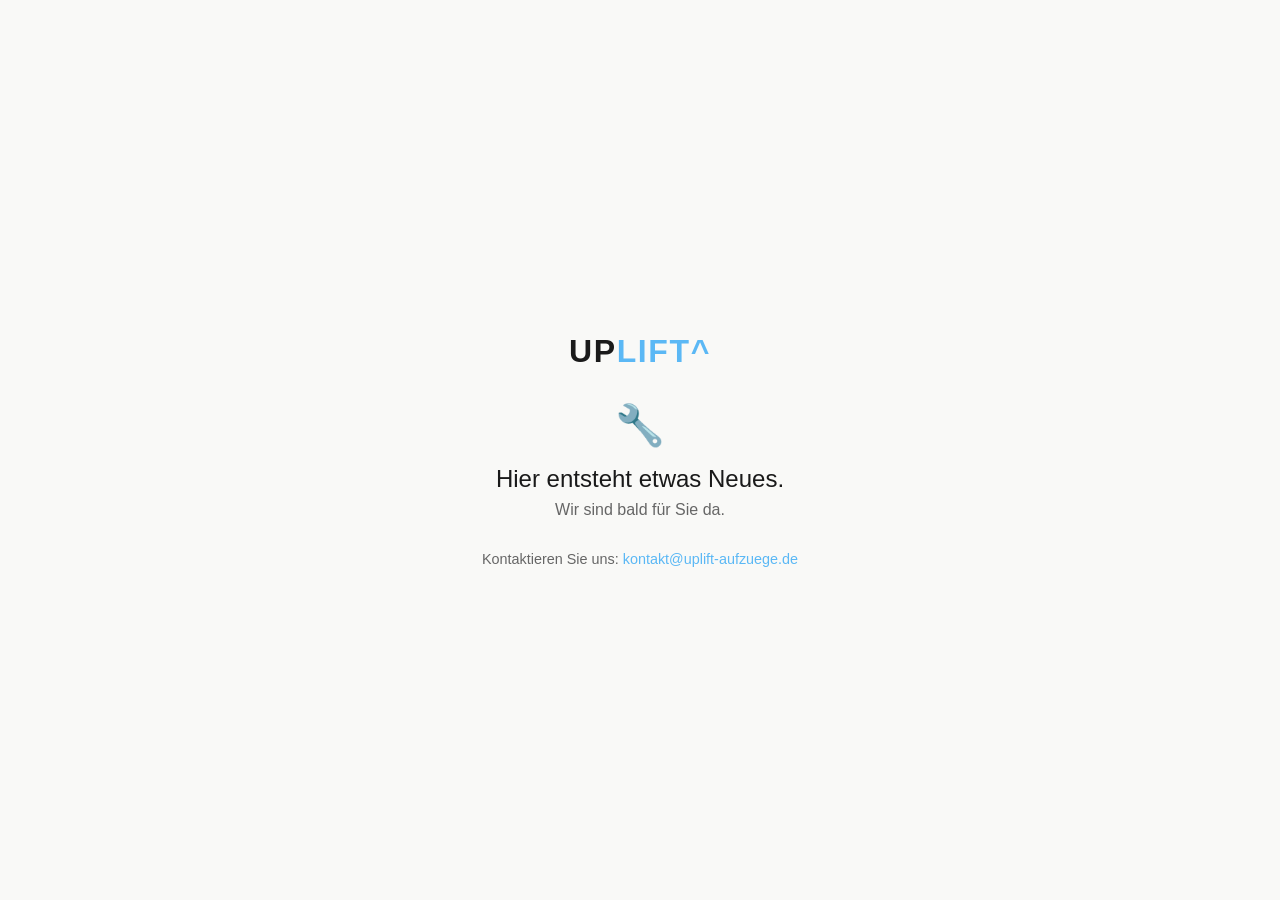
==== index.html @ 3b179f45 "Initial commit" ====
<!DOCTYPE html>
<html lang="de">
<head>
  <meta charset="UTF-8" />
  <meta name="viewport" content="width=device-width, initial-scale=1.0" />
  <title>Bald verfügbar</title>
  <style>
    * { margin: 0; padding: 0; box-sizing: border-box; }
    body {
      font-family: sans-serif;
      display: flex;
      align-items: center;
      justify-content: center;
      min-height: 100vh;
      background: #f9f9f7;
    }
    .box { text-align: center; padding: 3rem 2rem; }
    .logo {
      font-size: 2rem;
      font-weight: 700;
      letter-spacing: 0.05em;
      margin-bottom: 2rem;
    }
    .logo .up   { color: #1a1a1a; }
    .logo .lift { color: #5BB8F5; }
    .icon { font-size: 2.5rem; margin-bottom: 1rem; }
    h1 { font-size: 1.5rem; font-weight: 500; color: #1a1a1a; margin-bottom: 0.5rem; }
    p  { font-size: 1rem; color: #666; }
    .contact { margin-top: 2rem; font-size: 0.9rem; color: #666; }
    .contact a { color: #5BB8F5; text-decoration: none; }
    .contact a:hover { text-decoration: underline; }
  </style>
</head>
<body>
  <div class="box">
    <div class="logo">
      <span class="up">UP</span><span class="lift">LIFT^</span>
    </div>
    <div class="icon">🔧</div>
    <h1>Hier entsteht etwas Neues.</h1>
    <p>Wir sind bald für Sie da.</p>
    <p class="contact">
      Kontaktieren Sie uns: <a href="mailto:kontakt@uplift-aufzuege.de">kontakt@uplift-aufzuege.de</a>
    </p>
  </div>
</body>
</html>
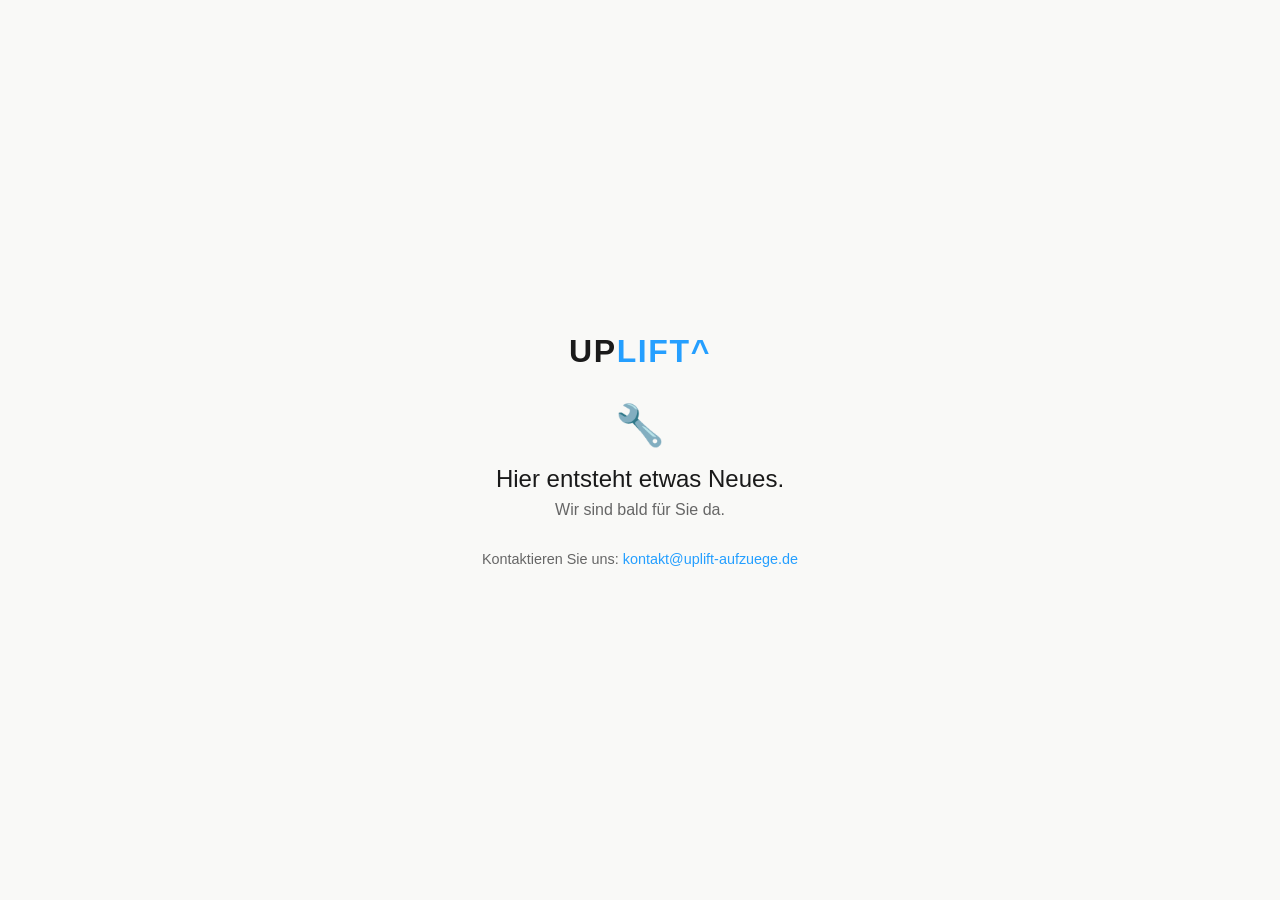
==== commit f9a78581: "Update index.html" ====
--- a/index.html
+++ b/index.html
@@ -3,7 +3,8 @@
 <head>
   <meta charset="UTF-8" />
   <meta name="viewport" content="width=device-width, initial-scale=1.0" />
-  <title>Bald verfügbar</title>
+  <title>UPLIFT^ Aufzüge</title>
+  <link rel="icon" href="data:image/svg+xml,<svg xmlns='http://www.w3.org/2000/svg' viewBox='0 0 100 100'><text y='.9em' font-size='90'>🛗</text></svg>">
   <style>
     * { margin: 0; padding: 0; box-sizing: border-box; }
     body {
@@ -22,12 +23,12 @@
       margin-bottom: 2rem;
     }
     .logo .up   { color: #1a1a1a; }
-    .logo .lift { color: #5BB8F5; }
+    .logo .lift { color: #259FFF; }
     .icon { font-size: 2.5rem; margin-bottom: 1rem; }
     h1 { font-size: 1.5rem; font-weight: 500; color: #1a1a1a; margin-bottom: 0.5rem; }
     p  { font-size: 1rem; color: #666; }
     .contact { margin-top: 2rem; font-size: 0.9rem; color: #666; }
-    .contact a { color: #5BB8F5; text-decoration: none; }
+    .contact a { color: #259FFF; text-decoration: none; }
     .contact a:hover { text-decoration: underline; }
   </style>
 </head>
@@ -44,4 +45,4 @@
     </p>
   </div>
 </body>
-</html>+</html>
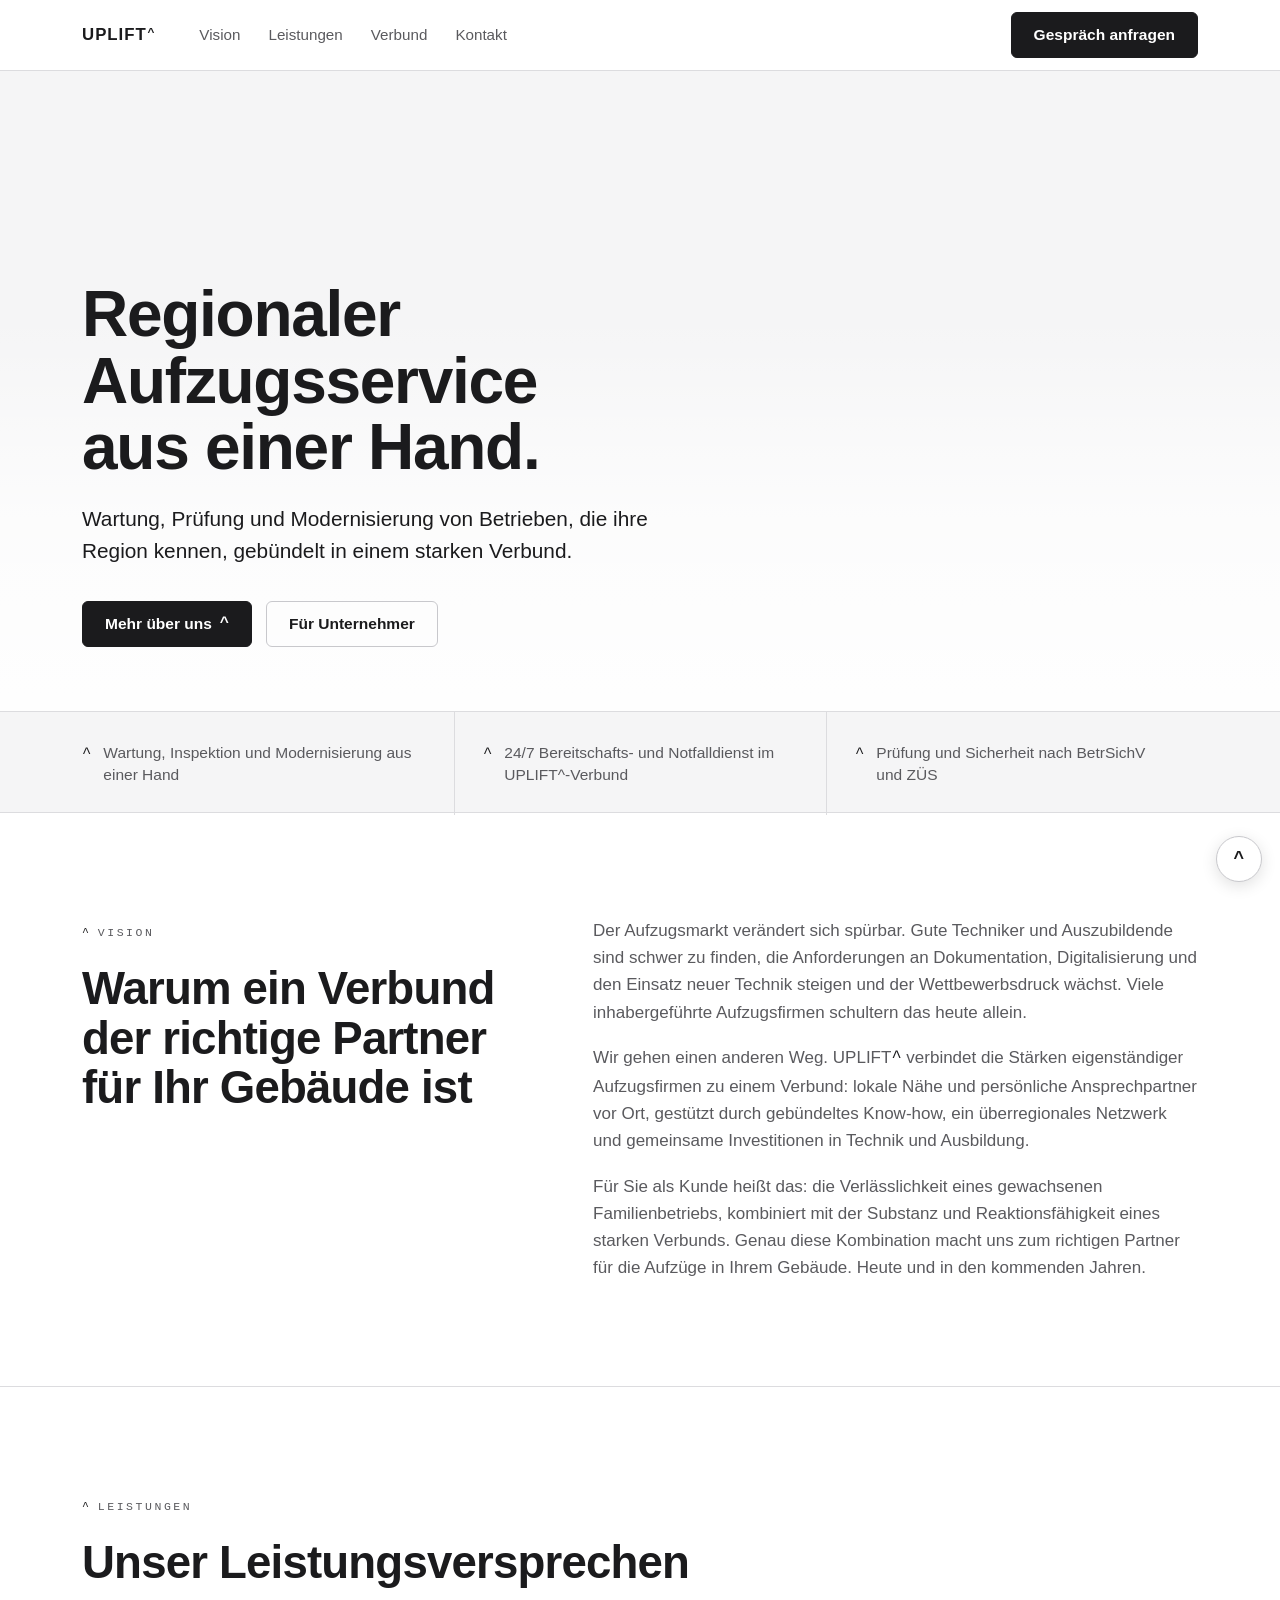
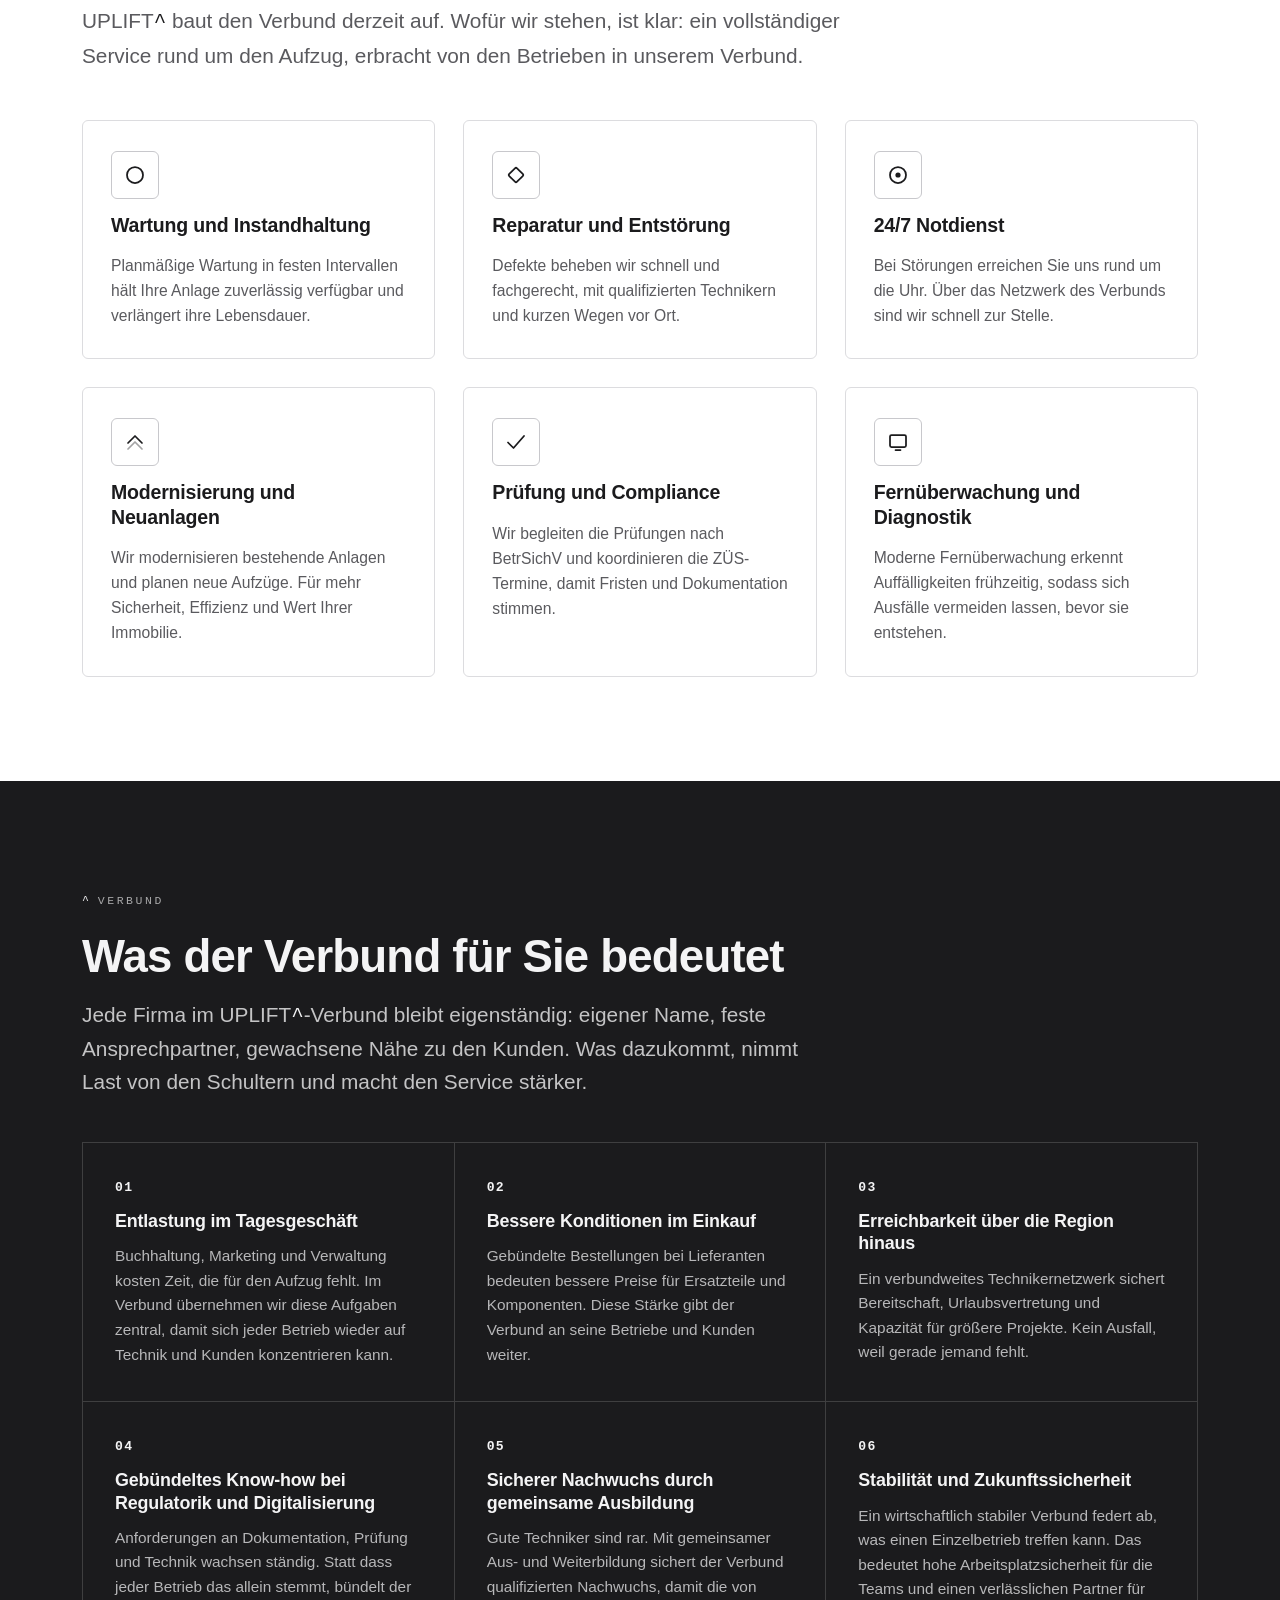
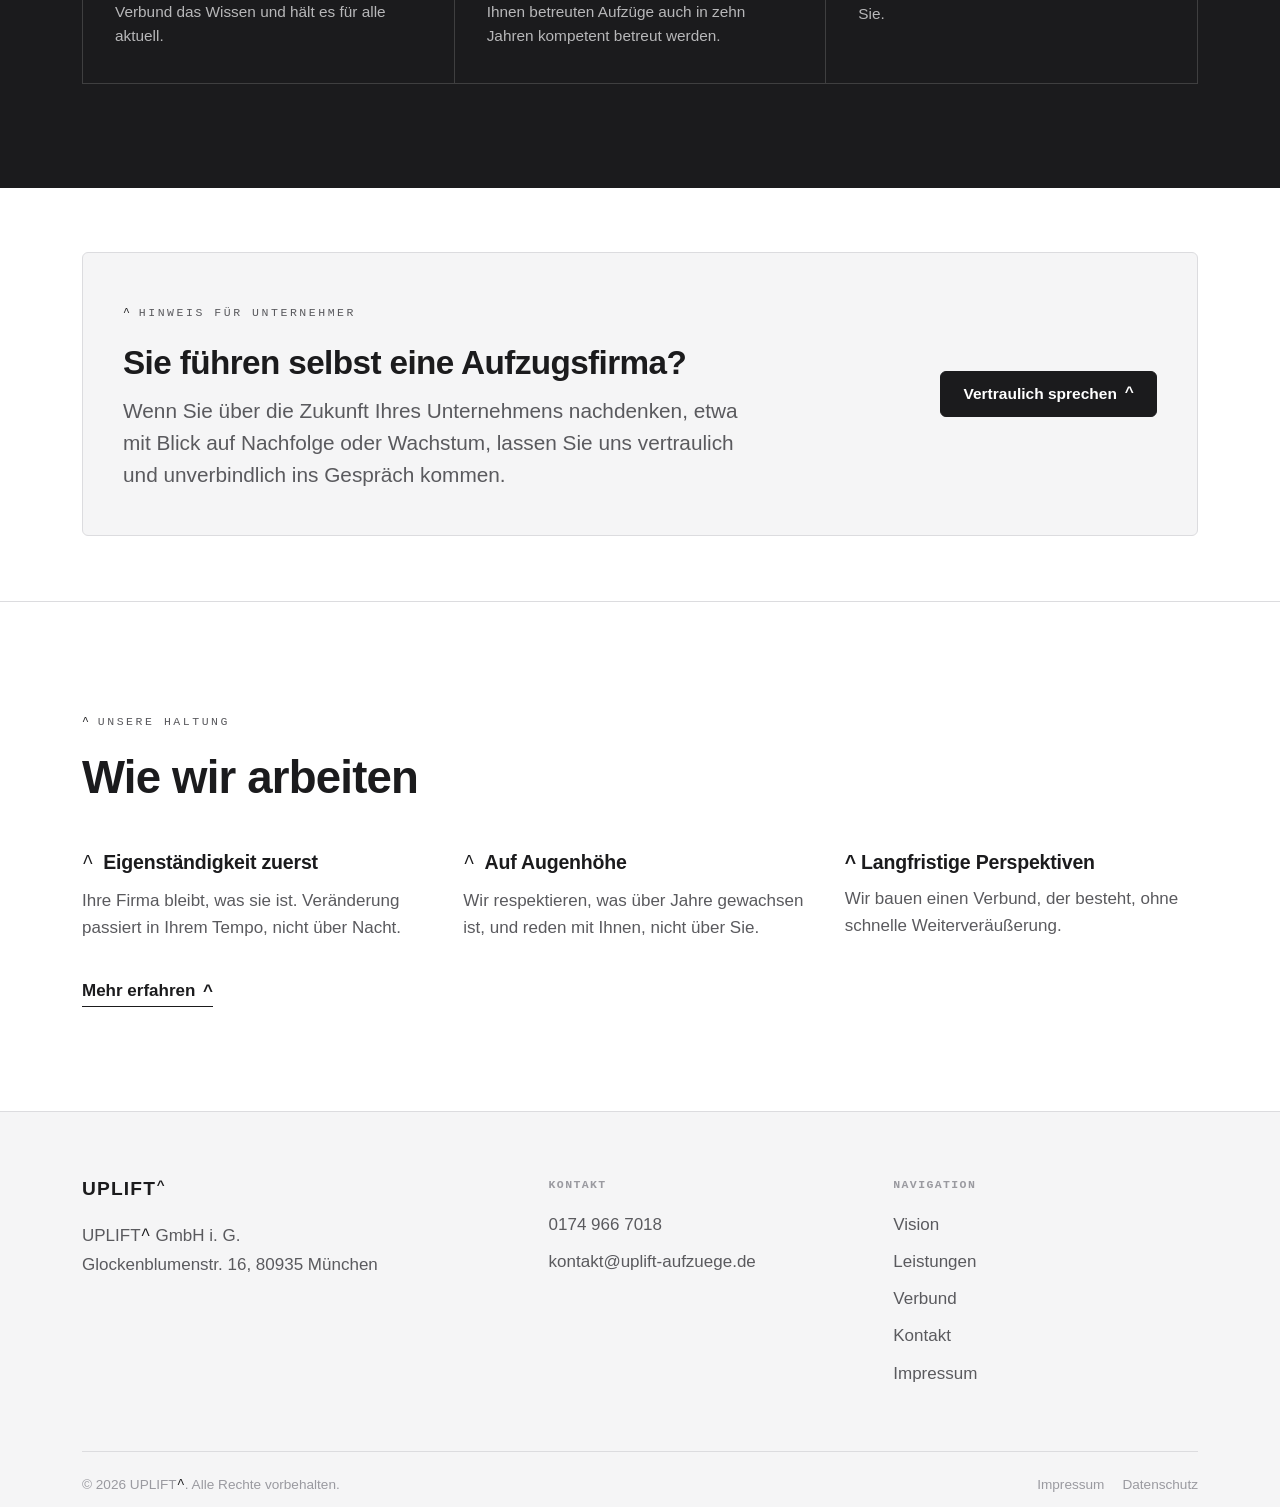
==== commit e6412102: "First commit" ====
--- a/index.html
+++ b/index.html
@@ -4,45 +4,267 @@
   <meta charset="UTF-8" />
   <meta name="viewport" content="width=device-width, initial-scale=1.0" />
   <title>UPLIFT^ Aufzüge</title>
-  <link rel="icon" href="data:image/svg+xml,<svg xmlns='http://www.w3.org/2000/svg' viewBox='0 0 100 100'><text y='.9em' font-size='90'>🛗</text></svg>">
-  <style>
-    * { margin: 0; padding: 0; box-sizing: border-box; }
-    body {
-      font-family: sans-serif;
-      display: flex;
-      align-items: center;
-      justify-content: center;
-      min-height: 100vh;
-      background: #f9f9f7;
-    }
-    .box { text-align: center; padding: 3rem 2rem; }
-    .logo {
-      font-size: 2rem;
-      font-weight: 700;
-      letter-spacing: 0.05em;
-      margin-bottom: 2rem;
-    }
-    .logo .up   { color: #1a1a1a; }
-    .logo .lift { color: #259FFF; }
-    .icon { font-size: 2.5rem; margin-bottom: 1rem; }
-    h1 { font-size: 1.5rem; font-weight: 500; color: #1a1a1a; margin-bottom: 0.5rem; }
-    p  { font-size: 1rem; color: #666; }
-    .contact { margin-top: 2rem; font-size: 0.9rem; color: #666; }
-    .contact a { color: #259FFF; text-decoration: none; }
-    .contact a:hover { text-decoration: underline; }
-  </style>
+  <link rel="icon" href="data:image/svg+xml,<svg xmlns='http://www.w3.org/2000/svg' viewBox='0 0 100 100'><text y='.9em' font-size='90'>🛗</text></svg>" />
+  <link rel="stylesheet" href="styles.css" />
+  <!-- Tweaks vor dem ersten Paint anwenden (kein Flackern) -->
+  <script>
+    (function () {
+      try {
+        var t = JSON.parse(localStorage.getItem("uplift-tweaks") || "{}");
+        var r = document.documentElement;
+        if (t.accent && t.accent !== "none") r.setAttribute("data-accent", t.accent);
+        if (t.char && t.char !== "grotesk")  r.setAttribute("data-char", t.char);
+        if (t.theme && t.theme !== "light")  r.setAttribute("data-theme", t.theme);
+        if (t.density) r.setAttribute("data-density", t.density);
+        if (t.wire)    r.setAttribute("data-wire", t.wire);
+        if (t.radius != null) r.style.setProperty("--radius", t.radius + "px");
+      } catch (e) {}
+    })();
+  </script>
 </head>
 <body>
-  <div class="box">
-    <div class="logo">
-      <span class="up">UP</span><span class="lift">LIFT^</span>
+
+  <!-- ============ NAVIGATION ============ -->
+  <header class="nav">
+    <div class="container nav__inner">
+      <a href="index.html" class="wm" aria-label="UPLIFT, zur Startseite">UPLIFT<span class="caret">^</span></a>
+      <nav class="nav__links">
+        <a href="#vision">Vision</a>
+        <a href="#leistungen">Leistungen</a>
+        <a href="#verbund">Verbund</a>
+        <a href="gespraech.html">Kontakt</a>
+      </nav>
+      <div class="nav__cta">
+        <a href="gespraech.html" class="btn">Gespräch anfragen</a>
+      </div>
     </div>
-    <div class="icon">🔧</div>
-    <h1>Hier entsteht etwas Neues.</h1>
-    <p>Wir sind bald für Sie da.</p>
-    <p class="contact">
-      Kontaktieren Sie uns: <a href="mailto:kontakt@uplift-aufzuege.de">kontakt@uplift-aufzuege.de</a>
-    </p>
-  </div>
+  </header>
+
+  <main data-screen-label="Startseite">
+
+    <!-- ============ HERO ============ -->
+    <section class="hero" data-screen-label="Hero">
+      <div class="hero__media">
+        <div class="hero__bg" style="position:absolute; inset:0;"></div>
+        <div class="hero__scrim"></div>
+        <div class="hero__overlay">
+          <div class="container">
+            <div class="hero__text">
+              <h1 class="h1">Regionaler Aufzugsservice<br />aus einer Hand.</h1>
+              <p class="lead">Wartung, Prüfung und Modernisierung von Betrieben, die ihre Region kennen, gebündelt in einem starken Verbund.</p>
+              <div class="hero__actions">
+                <a href="#vision" class="btn">Mehr über uns <span class="caret">^</span></a>
+                <a href="gespraech.html" class="btn btn--ghost">Für Unternehmer</a>
+              </div>
+            </div>
+          </div>
+        </div>
+      </div>
+    </section>
+
+    <!-- ============ VERTRAUENSLEISTE ============ -->
+    <section class="trust" aria-label="Leistungsversprechen im Überblick" style="height: 102px">
+      <div class="container" style="height: 102px">
+        <div class="trust__grid">
+          <div class="trust__item" style="height: 102px"><span class="caret-mark">^</span><span>Wartung, Inspektion und
+Modernisierung aus einer Hand</span></div>
+          <div class="trust__item"><span class="caret-mark">^</span><span>24/7 Bereitschafts- und Notfalldienst im UPLIFT^-Verbund</span></div>
+          <div class="trust__item"><span class="caret-mark">^</span><span>Prüfung und Sicherheit nach
+BetrSichV und ZÜS</span></div>
+        </div>
+      </div>
+    </section>
+
+    <!-- ============ VISION ============ -->
+    <section class="section" id="vision" data-screen-label="Vision">
+      <div class="container split">
+        <div class="head">
+          <p class="eyebrow"><span class="caret-mark">^</span> Vision</p>
+          <h2 class="h2">Warum ein Verbund der richtige Partner für Ihr Gebäude ist</h2>
+        </div>
+        <div class="prose">
+          <p>Der Aufzugsmarkt verändert sich spürbar. Gute Techniker und Auszubildende sind schwer zu finden, die Anforderungen an Dokumentation, Digitalisierung und den Einsatz neuer Technik steigen und der Wettbewerbsdruck wächst. Viele inhabergeführte Aufzugsfirmen schultern das heute allein.</p>
+          <p>Wir gehen einen anderen Weg. UPLIFT<span class="caret-mark">^</span> verbindet die Stärken eigenständiger Aufzugsfirmen zu einem Verbund: lokale Nähe und persönliche Ansprechpartner vor Ort, gestützt durch gebündeltes Know-how, ein überregionales Netzwerk und gemeinsame Investitionen in Technik und Ausbildung.</p>
+          <p>Für Sie als Kunde heißt das: die Verlässlichkeit eines gewachsenen Familienbetriebs, kombiniert mit der Substanz und Reaktionsfähigkeit eines starken Verbunds. Genau diese Kombination macht uns zum richtigen Partner für die Aufzüge in Ihrem Gebäude. Heute und in den kommenden Jahren.</p>
+        </div>
+      </div>
+    </section>
+
+    <hr class="divider" />
+
+    <!-- ============ LEISTUNGEN ============ -->
+    <section class="section" id="leistungen" data-screen-label="Leistungen">
+      <div class="container">
+        <div class="head" style="margin-bottom:48px;">
+          <p class="eyebrow"><span class="caret-mark">^</span> Leistungen</p>
+          <h2 class="h2">Unser Leistungsversprechen</h2>
+          <p class="lead" style="margin-top:16px;">UPLIFT<span class="caret-mark">^</span> baut den Verbund derzeit auf. Wofür wir stehen, ist klar: ein vollständiger Service rund um den Aufzug, erbracht von den Betrieben in unserem Verbund.</p>
+        </div>
+        <div class="grid-3">
+          <article class="card">
+            <div class="card__icon" aria-hidden="true"><svg viewBox="0 0 24 24" fill="none" stroke="currentColor" stroke-width="1.75" stroke-linecap="round" stroke-linejoin="round"><circle cx="12" cy="12" r="8"></circle></svg></div>
+            <h3 class="h3">Wartung und Instandhaltung</h3>
+            <p>Planmäßige Wartung in festen Intervallen hält Ihre Anlage zuverlässig verfügbar und verlängert ihre Lebensdauer.</p>
+          </article>
+          <article class="card">
+            <div class="card__icon" aria-hidden="true"><svg viewBox="0 0 24 24" fill="none" stroke="currentColor" stroke-width="1.75" stroke-linecap="round" stroke-linejoin="round"><rect x="6.5" y="6.5" width="11" height="11" rx="1.5" transform="rotate(45 12 12)"></rect></svg></div>
+            <h3 class="h3">Reparatur und Entstörung</h3>
+            <p>Defekte beheben wir schnell und fachgerecht, mit qualifizierten Technikern und kurzen Wegen vor Ort.</p>
+          </article>
+          <article class="card">
+            <div class="card__icon" aria-hidden="true"><svg viewBox="0 0 24 24" fill="none" stroke="currentColor" stroke-width="1.75" stroke-linecap="round" stroke-linejoin="round"><circle cx="12" cy="12" r="8"></circle><circle cx="12" cy="12" r="2.6" fill="currentColor" stroke="none"></circle></svg></div>
+            <h3 class="h3">24/7 Notdienst</h3>
+            <p>Bei Störungen erreichen Sie uns rund um die Uhr. Über das Netzwerk des Verbunds sind wir schnell zur Stelle.</p>
+          </article>
+          <article class="card">
+            <div class="card__icon" aria-hidden="true"><svg viewBox="0 0 24 24" fill="none" stroke="currentColor" stroke-width="1.75" stroke-linecap="round" stroke-linejoin="round"><polyline points="5 13 12 6 19 13"></polyline><polyline points="5 19 12 12 19 19" opacity="0.4"></polyline></svg></div>
+            <h3 class="h3">Modernisierung und Neuanlagen</h3>
+            <p>Wir modernisieren bestehende Anlagen und planen neue Aufzüge. Für mehr Sicherheit, Effizienz und Wert Ihrer Immobilie.</p>
+          </article>
+          <article class="card">
+            <div class="card__icon" aria-hidden="true"><svg viewBox="0 0 24 24" fill="none" stroke="currentColor" stroke-width="1.75" stroke-linecap="round" stroke-linejoin="round"><polyline points="4 12.5 9.5 18 20 6"></polyline></svg></div>
+            <h3 class="h3">Prüfung und Compliance</h3>
+            <p>Wir begleiten die Prüfungen nach BetrSichV und koordinieren die ZÜS-Termine, damit Fristen und Dokumentation stimmen.</p>
+          </article>
+          <article class="card">
+            <div class="card__icon" aria-hidden="true"><svg viewBox="0 0 24 24" fill="none" stroke="currentColor" stroke-width="1.75" stroke-linecap="round" stroke-linejoin="round"><rect x="4" y="5" width="16" height="12" rx="1.5"></rect><line x1="9.5" y1="20" x2="14.5" y2="20"></line></svg></div>
+            <h3 class="h3">Fernüberwachung und Diagnostik</h3>
+            <p>Moderne Fernüberwachung erkennt Auffälligkeiten frühzeitig, sodass sich Ausfälle vermeiden lassen, bevor sie entstehen.</p>
+          </article>
+        </div>
+      </div>
+    </section>
+
+    <!-- ============ VERBUND ============ -->
+    <section class="section band" id="verbund" data-screen-label="Verbund">
+      <div class="container">
+        <div class="head" style="margin-bottom:44px;">
+          <p class="eyebrow"><span class="caret-mark">^</span> Verbund</p>
+          <h2 class="h2">Was der Verbund für Sie bedeutet</h2>
+          <p class="lead" style="margin-top:16px;">Jede Firma im UPLIFT<span class="caret-mark">^</span>-Verbund bleibt eigenständig: eigener Name, feste Ansprechpartner, gewachsene Nähe zu den Kunden. Was dazukommt, nimmt Last von den Schultern und macht den Service stärker.</p>
+        </div>
+      </div>
+      <div class="container">
+        <div class="numbered" style="--line: rgba(244,244,245,0.16); border-color: rgba(244,244,245,0.16);">
+          <div class="numbered__item" style="border-color: rgba(244,244,245,0.16);">
+            <span class="numbered__num">01</span>
+            <h3 class="h3">Entlastung im Tagesgeschäft</h3>
+            <p style="color: rgba(244,244,245,0.72);">Buchhaltung, Marketing und Verwaltung kosten Zeit, die für den Aufzug fehlt. Im Verbund übernehmen wir diese Aufgaben zentral, damit sich jeder Betrieb wieder auf Technik und Kunden konzentrieren kann.</p>
+          </div>
+          <div class="numbered__item" style="border-color: rgba(244,244,245,0.16);">
+            <span class="numbered__num">02</span>
+            <h3 class="h3">Bessere Konditionen im Einkauf</h3>
+            <p style="color: rgba(244,244,245,0.72);">Gebündelte Bestellungen bei Lieferanten bedeuten bessere Preise für Ersatzteile und Komponenten. Diese Stärke gibt der Verbund an seine Betriebe und Kunden weiter.</p>
+          </div>
+          <div class="numbered__item" style="border-color: rgba(244,244,245,0.16);">
+            <span class="numbered__num">03</span>
+            <h3 class="h3">Erreichbarkeit über die Region hinaus</h3>
+            <p style="color: rgba(244,244,245,0.72);">Ein verbundweites Technikernetzwerk sichert Bereitschaft, Urlaubsvertretung und Kapazität für größere Projekte. Kein Ausfall, weil gerade jemand fehlt.</p>
+          </div>
+          <div class="numbered__item" style="border-color: rgba(244,244,245,0.16);">
+            <span class="numbered__num">04</span>
+            <h3 class="h3">Gebündeltes Know-how bei Regulatorik und Digitalisierung</h3>
+            <p style="color: rgba(244,244,245,0.72);">Anforderungen an Dokumentation, Prüfung und Technik wachsen ständig. Statt dass jeder Betrieb das allein stemmt, bündelt der Verbund das Wissen und hält es für alle aktuell.</p>
+          </div>
+          <div class="numbered__item" style="border-color: rgba(244,244,245,0.16);">
+            <span class="numbered__num">05</span>
+            <h3 class="h3">Sicherer Nachwuchs durch gemeinsame Ausbildung</h3>
+            <p style="color: rgba(244,244,245,0.72);">Gute Techniker sind rar. Mit gemeinsamer Aus- und Weiterbildung sichert der Verbund qualifizierten Nachwuchs, damit die von Ihnen betreuten Aufzüge auch in zehn Jahren kompetent betreut werden.</p>
+          </div>
+          <div class="numbered__item" style="border-color: rgba(244,244,245,0.16);">
+            <span class="numbered__num">06</span>
+            <h3 class="h3">Stabilität und Zukunftssicherheit</h3>
+            <p style="color: rgba(244,244,245,0.72);">Ein wirtschaftlich stabiler Verbund federt ab, was einen Einzelbetrieb treffen kann. Das bedeutet hohe Arbeitsplatzsicherheit für die Teams und einen verlässlichen Partner für Sie.</p>
+          </div>
+        </div>
+      </div>
+    </section>
+
+    <!-- ============ HINWEIS FÜR UNTERNEHMER ============ -->
+    <section class="section--tight section" data-screen-label="Hinweis Unternehmer">
+      <div class="container">
+        <div class="band__row" style="background: var(--surface); border:1px solid var(--line); border-radius: var(--radius); padding: 44px 40px;">
+          <div>
+            <p class="eyebrow"><span class="caret-mark">^</span> Hinweis für Unternehmer</p>
+            <h2 class="h2" style="font-size: clamp(1.5rem, 2.6vw, 2.1rem);">Sie führen selbst eine Aufzugsfirma?</h2>
+            <p class="lead" style="margin-top:14px; max-width: 640px;">Wenn Sie über die Zukunft Ihres Unternehmens nachdenken, etwa mit Blick auf Nachfolge oder Wachstum, lassen Sie uns vertraulich und unverbindlich ins Gespräch kommen.</p>
+          </div>
+          <a href="gespraech.html" class="btn">Vertraulich sprechen <span class="caret">^</span></a>
+        </div>
+      </div>
+    </section>
+
+    <hr class="divider" />
+
+    <!-- ============ UNSERE HALTUNG ============ -->
+    <section class="section" data-screen-label="Haltung">
+      <div class="container">
+        <div class="head" style="margin-bottom:48px;">
+          <p class="eyebrow"><span class="caret-mark">^</span> Unsere Haltung</p>
+          <h2 class="h2">Wie wir arbeiten</h2>
+        </div>
+        <div class="grid-3">
+          <div class="stance__item">
+            <h3 class="h3"><span class="caret-mark">^</span> Eigenständigkeit zuerst</h3>
+            <p class="muted">Ihre Firma bleibt, was sie ist. Veränderung passiert in Ihrem Tempo, nicht über Nacht.</p>
+          </div>
+          <div class="stance__item">
+            <h3 class="h3"><span class="caret-mark">^</span> Auf Augenhöhe</h3>
+            <p class="muted">Wir respektieren, was über Jahre gewachsen ist, und reden mit Ihnen, nicht über Sie.</p>
+          </div>
+          <div class="stance__item">
+            <h3 class="h3">^
+Langfristige Perspektiven</h3>
+            <p class="muted">Wir bauen einen Verbund, der besteht, ohne schnelle Weiterveräußerung.</p>
+          </div>
+        </div>
+        <div style="margin-top:36px;">
+          <a href="gespraech.html" class="link-arrow">Mehr erfahren <span class="caret">^</span></a>
+        </div>
+      </div>
+    </section>
+
+  </main>
+
+  <!-- ============ FOOTER ============ -->
+  <footer class="footer" data-screen-label="Footer">
+    <div class="container">
+      <div class="footer__grid">
+        <div>
+          <a href="index.html" class="wm" style="font-size:1.2rem;">UPLIFT<span class="caret">^</span></a>
+          <address style="margin-top:18px;">
+            UPLIFT<span class="caret-mark">^</span> GmbH i. G.<br />
+            Glockenblumenstr. 16, 80935 München
+          </address>
+        </div>
+        <div>
+          <h4>Kontakt</h4>
+          <div class="footer__links">
+            <a href="tel:+491749667018">0174 966 7018</a>
+            <a href="mailto:kontakt@uplift-aufzuege.de">kontakt@uplift-aufzuege.de</a>
+          </div>
+        </div>
+        <div>
+          <h4>Navigation</h4>
+          <nav class="footer__links">
+            <a href="#vision">Vision</a>
+            <a href="#leistungen">Leistungen</a>
+            <a href="#verbund">Verbund</a>
+            <a href="gespraech.html">Kontakt</a>
+            <a href="impressum.html">Impressum</a>
+          </nav>
+        </div>
+      </div>
+      <div class="footer__bottom">
+        <span>© 2026 UPLIFT<span class="caret-mark">^</span>. Alle Rechte vorbehalten.</span>
+        <nav>
+          <a href="impressum.html">Impressum</a>
+          <a href="datenschutz.html">Datenschutz</a>
+        </nav>
+      </div>
+    </div>
+  </footer>
+
+  <script src="tweaks.js"></script>
 </body>
 </html>
--- a/styles.css
+++ b/styles.css
@@ -0,0 +1,720 @@
+/* ============================================================
+   UPLIFT^  ·  Wireframe / Mid-Fi
+   Alles über Tokens gesteuert — später leicht ein
+   Design-System "drüberstülpen": einfach :root überschreiben.
+   ============================================================ */
+
+:root {
+  /* — Farbe (Graustufen, neutral) — */
+  --bg:        #ffffff;
+  --surface:   #f5f5f6;
+  --surface-2: #ececee;
+  --ink:       #1b1b1d;
+  --ink-2:     #5a5a5e;
+  --ink-3:     #9a9aa0;
+  --line:      #dcdcdf;
+  --line-2:    #c8c8cc;
+  --band:      #1b1b1d;   /* dunkle CTA-/Footer-Bänder */
+  --band-ink:  #f4f4f5;
+
+  /* — Akzent — default = Tinte (reines S/W). Tweak überschreibt. — */
+  /* --accent-ink folgt dem Hintergrund, damit S/W-Buttons mit dem
+     Theme korrekt invertieren (Tinte-Fläche → bg-farbene Schrift). */
+  --accent:     var(--ink);
+  --accent-ink: var(--bg);
+
+  /* — Form — */
+  --radius: 6px;
+
+  /* — Typografie — */
+  --font: "Helvetica Neue", Helvetica, Arial, "Segoe UI", Roboto, sans-serif;
+  --font-head: var(--font);   /* Charakter-Tweak überschreibt Headline-Font */
+  --mono: "SFMono-Regular", ui-monospace, "Cascadia Mono", Menlo, Consolas, monospace;
+
+  /* — Rhythmus / Abstände — */
+  --section-pad: 104px;
+  --gap: 28px;
+  --maxw: 1180px;
+  --gutter: 32px;
+}
+
+/* Dichte-Tweak */
+html[data-density="compact"] { --section-pad: 68px; --gap: 22px; }
+html[data-density="airy"]    { --section-pad: 140px; --gap: 36px; }
+
+/* Akzent-Tweaks (gleiche Lightness/Chroma, nur Hue variiert) */
+html[data-accent="blue"]   { --accent: oklch(0.55 0.16 255); --accent-ink: #fff; }
+html[data-accent="green"]  { --accent: oklch(0.55 0.13 155); --accent-ink: #fff; }
+html[data-accent="orange"] { --accent: oklch(0.62 0.15  45); --accent-ink: #fff; }
+
+/* ============================================================
+   EXPRESSIVE TWEAKS — formen das Gefühl, nicht einzelne Pixel
+   ============================================================ */
+
+/* — Charakter / Schriftbild — */
+/* Editorial: Serifen-Headlines, ruhiger, redaktioneller Ton */
+html[data-char="editorial"] { --font-head: Georgia, "Iowan Old Style", "Times New Roman", serif; }
+html[data-char="editorial"] .h1,
+html[data-char="editorial"] .h2,
+html[data-char="editorial"] .h3 { font-weight: 600; letter-spacing: -0.005em; }
+html[data-char="editorial"] .quote__text { font-style: italic; font-weight: 500; }
+
+/* Industrie: technisch, versal, kompakt, schwer */
+html[data-char="industrie"] .h1,
+html[data-char="industrie"] .h2 {
+  text-transform: uppercase;
+  letter-spacing: 0.005em;
+  font-weight: 800;
+  line-height: 1.0;
+}
+html[data-char="industrie"] .h3 { text-transform: uppercase; letter-spacing: 0.02em; }
+html[data-char="industrie"] .eyebrow { color: var(--accent); }
+html[data-char="industrie"] .card,
+html[data-char="industrie"] .contact-direct { border-width: 2px; }
+
+/* — Tonalität / Theme — komplette Token-Inversion — */
+html[data-theme="dark"] {
+  --bg:        #141416;
+  --surface:   #1f1f22;
+  --surface-2: #2a2a2e;
+  --ink:       #f3f3f4;
+  --ink-2:     #adadb4;
+  --ink-3:     #76767c;
+  --line:      #2c2c31;
+  --line-2:    #3d3d44;
+  --band:      #000000;
+  --band-ink:  #f3f3f4;
+}
+
+* { box-sizing: border-box; }
+
+html { -webkit-text-size-adjust: 100%; }
+
+body {
+  margin: 0;
+  background: var(--bg);
+  color: var(--ink);
+  font-family: var(--font);
+  font-size: 17px;
+  line-height: 1.6;
+  -webkit-font-smoothing: antialiased;
+  text-rendering: optimizeLegibility;
+}
+
+img { max-width: 100%; display: block; }
+
+a { color: inherit; text-decoration: none; }
+
+h1, h2, h3, h4, p { margin: 0; }
+
+::selection { background: var(--ink); color: #fff; }
+
+/* ---------- Layout-Helfer ---------- */
+.container {
+  width: 100%;
+  max-width: var(--maxw);
+  margin-inline: auto;
+  padding-inline: var(--gutter);
+}
+
+.section { padding-block: var(--section-pad); }
+.section--tight { padding-block: calc(var(--section-pad) * 0.62); }
+
+.divider { border: 0; border-top: 1px solid var(--line); margin: 0; }
+
+/* ---------- Wortmarke + ^-Motiv ---------- */
+.wm {
+  font-weight: 700;
+  letter-spacing: 0.06em;
+  font-size: 1.05rem;
+  display: inline-flex;
+  align-items: flex-start;
+  line-height: 1;
+}
+.wm .caret {
+  color: var(--accent);
+  font-weight: 700;
+  font-size: 0.7em;
+  transform: translateY(-0.1em);
+  margin-left: 0.06em;
+}
+
+/* kleines wiederkehrendes ^-Zeichen (Eyebrows, Akzente) */
+.caret-mark {
+  display: inline-block;
+  color: var(--accent);
+  font-family: var(--mono);
+  font-weight: 400;
+  transform: translateY(-0.06em);
+}
+
+/* ---------- Eyebrow ---------- */
+.eyebrow {
+  display: inline-flex;
+  align-items: center;
+  gap: 0.55em;
+  font-family: var(--mono);
+  font-size: 0.72rem;
+  letter-spacing: 0.22em;
+  text-transform: uppercase;
+  color: var(--ink-2);
+  margin-bottom: 22px;
+}
+
+/* ---------- Typo-Skala ---------- */
+.h1 {
+  font-size: clamp(2.4rem, 5.4vw, 4rem);
+  line-height: 1.04;
+  letter-spacing: -0.02em;
+  font-weight: 700;
+  text-wrap: balance;
+}
+.h2 {
+  font-size: clamp(1.9rem, 3.6vw, 2.85rem);
+  line-height: 1.08;
+  letter-spacing: -0.018em;
+  font-weight: 700;
+  text-wrap: balance;
+}
+.h3 {
+  font-size: 1.22rem;
+  line-height: 1.25;
+  letter-spacing: -0.01em;
+  font-weight: 700;
+}
+.h1, .h2, .h3, .quote__text { font-family: var(--font-head); }
+.lead {
+  font-size: clamp(1.05rem, 1.7vw, 1.3rem);
+  line-height: 1.55;
+  color: var(--ink-2);
+  text-wrap: pretty;
+}
+.muted { color: var(--ink-2); }
+.prose p + p { margin-top: 1.1em; }
+.prose { color: var(--ink-2); text-wrap: pretty; }
+
+/* Section-Kopf */
+.head { max-width: 760px; }
+.head .h2 { margin-bottom: 18px; }
+
+/* ---------- Buttons ---------- */
+.btn {
+  --b-bg: var(--accent);
+  --b-ink: var(--accent-ink);
+  display: inline-flex;
+  align-items: center;
+  gap: 0.5em;
+  font: inherit;
+  font-weight: 600;
+  font-size: 0.97rem;
+  line-height: 1;
+  padding: 14px 22px;
+  border-radius: var(--radius);
+  border: 1px solid var(--b-bg);
+  background: var(--b-bg);
+  color: var(--b-ink);
+  cursor: pointer;
+  transition: transform .12s ease, opacity .12s ease, background .12s ease;
+}
+.btn:hover { opacity: 0.88; }
+.btn:active { transform: translateY(1px); }
+.btn .caret { color: var(--b-ink); font-family: var(--mono); }
+
+.btn--ghost {
+  background: transparent;
+  color: var(--ink);
+  border-color: var(--line-2);
+}
+.btn--ghost:hover { border-color: var(--ink); opacity: 1; }
+
+.btn--onband {
+  background: var(--band-ink);
+  color: var(--band);
+  border-color: var(--band-ink);
+}
+.btn--onband.btn--ghost {
+  background: transparent;
+  color: var(--band-ink);
+  border-color: rgba(244,244,245,0.4);
+}
+
+.link-arrow {
+  display: inline-flex;
+  align-items: center;
+  gap: 0.45em;
+  font-weight: 600;
+  border-bottom: 1px solid currentColor;
+  padding-bottom: 2px;
+  transition: gap .15s ease;
+}
+.link-arrow:hover { gap: 0.75em; }
+.link-arrow .caret { color: var(--accent); }
+
+/* ---------- Navigation ---------- */
+.nav {
+  position: sticky;
+  top: 0;
+  z-index: 50;
+  background: color-mix(in srgb, var(--bg) 88%, transparent);
+  backdrop-filter: saturate(140%) blur(8px);
+  border-bottom: 1px solid var(--line);
+}
+.nav__inner {
+  display: flex;
+  align-items: center;
+  gap: 36px;
+  height: 70px;
+}
+.nav__links {
+  display: flex;
+  align-items: center;
+  gap: 28px;
+  margin-left: 8px;
+}
+.nav__links a {
+  font-size: 0.95rem;
+  color: var(--ink-2);
+  transition: color .12s ease;
+}
+.nav__links a:hover { color: var(--ink); }
+.nav__cta { margin-left: auto; }
+.nav__sep { color: var(--ink-3); }
+
+/* ---------- Platzhalter (Bilder) ---------- */
+.ph {
+  position: relative;
+  background: var(--surface);
+  border: 1px solid var(--line);
+  border-radius: var(--radius);
+  overflow: hidden;
+  display: grid;
+  place-items: center;
+  color: var(--ink-3);
+}
+.ph::before {
+  content: attr(data-label);
+  font-family: var(--mono);
+  font-size: 0.72rem;
+  letter-spacing: 0.08em;
+  text-transform: uppercase;
+  color: var(--ink-3);
+  padding: 8px 12px;
+  text-align: center;
+  z-index: 1;
+}
+/* Wireframe-Look: schraffierte, gestrichelte Platzhalter */
+html[data-wire="on"] .ph {
+  border-style: dashed;
+  border-color: var(--line-2);
+  background-image: repeating-linear-gradient(
+    -45deg,
+    transparent 0 9px,
+    color-mix(in srgb, var(--line) 60%, transparent) 9px 10px
+  );
+}
+html[data-wire="on"] .ph::after {
+  content: "";
+  position: absolute; inset: 0;
+}
+
+.ph--ratio { aspect-ratio: 4 / 3; }
+.ph--square { aspect-ratio: 1 / 1; }
+
+/* ---------- Hero (Full-Bleed Bild + Text-Overlay) ---------- */
+.hero { position: relative; }
+.hero__media {
+  position: relative;
+  min-height: 640px;
+  border-radius: 0;
+}
+.hero .ph { border-radius: 0; border-left: 0; border-right: 0; place-items: start; }
+/* Neutraler Hintergrund (noch ohne Bild) */
+.hero__bg { background: var(--surface); }
+/* Label oben in die Ecke, damit es die Headline (unten) nicht überlappt */
+.hero .ph::before { padding: 22px 26px; text-align: left; }
+.hero__overlay {
+  position: absolute;
+  inset: 0;
+  display: flex;
+  align-items: flex-end;
+  pointer-events: none;
+}
+.hero__scrim {
+  position: absolute; inset: 0;
+  background: linear-gradient(
+    to top,
+    color-mix(in srgb, var(--bg) 92%, transparent) 0%,
+    color-mix(in srgb, var(--bg) 70%, transparent) 30%,
+    transparent 62%
+  );
+}
+.hero__text {
+  position: relative;
+  pointer-events: auto;
+  padding-bottom: 64px;
+  max-width: 760px;
+}
+.hero__text .lead { margin-top: 22px; max-width: 580px; color: var(--ink); }
+.hero__actions {
+  display: flex;
+  flex-wrap: wrap;
+  gap: 14px;
+  margin-top: 34px;
+}
+
+/* ---------- Vertrauensleiste ---------- */
+.trust {
+  background: var(--surface);
+  border-block: 1px solid var(--line);
+}
+.trust__grid {
+  display: grid;
+  grid-template-columns: repeat(3, 1fr);
+  gap: 0;
+}
+.trust__item {
+  padding: 30px 28px;
+  border-left: 1px solid var(--line);
+  display: flex;
+  gap: 12px;
+  align-items: flex-start;
+  font-size: 0.97rem;
+  line-height: 1.4;
+  color: var(--ink-2);
+}
+.trust__item:first-child { border-left: 0; padding-left: 0; }
+.trust__item .caret-mark { margin-top: 2px; }
+
+/* ---------- Grids ---------- */
+.grid-3 {
+  display: grid;
+  grid-template-columns: repeat(3, 1fr);
+  gap: var(--gap);
+}.grid-2 {
+  display: grid;
+  grid-template-columns: repeat(2, 1fr);
+  gap: var(--gap);
+}
+.split {
+  display: grid;
+  grid-template-columns: 0.85fr 1.15fr;
+  gap: 64px;
+  align-items: start;
+}
+
+/* ---------- Karten (Leistungen) ---------- */
+.card {
+  border: 1px solid var(--line);
+  border-radius: var(--radius);
+  padding: 30px 28px;
+  background: var(--bg);
+  display: flex;
+  flex-direction: column;
+  gap: 14px;
+  min-height: 100%;
+}
+.card__icon {
+  width: 48px; height: 48px;
+  border: 1px solid var(--line-2);
+  border-radius: var(--radius);
+  display: grid; place-items: center;
+  color: var(--accent);
+  flex: none;
+}
+.card__icon svg { width: 24px; height: 24px; display: block; }
+.card .h3 { margin-bottom: 2px; }
+.card p { color: var(--ink-2); font-size: 0.98rem; }
+
+/* ---------- Verbund (nummerierte Punkte) ---------- */
+.numbered {
+  display: grid;
+  grid-template-columns: repeat(3, 1fr);
+  gap: 0;
+  border-top: 1px solid var(--line);
+  border-left: 1px solid var(--line);
+}
+.numbered__item {
+  padding: 34px 32px;
+  border-right: 1px solid var(--line);
+  border-bottom: 1px solid var(--line);
+  display: flex;
+  flex-direction: column;
+  gap: 12px;
+}
+.numbered__num {
+  font-family: var(--mono);
+  font-size: 0.82rem;
+  letter-spacing: 0.1em;
+  color: var(--accent);
+  font-weight: 700;
+}
+.numbered__item .h3 { font-size: 1.12rem; }
+.numbered__item p { color: var(--ink-2); font-size: 0.96rem; }
+
+/* Innerhalb dunkler Bänder: Nummern + ^-Zeichen hell halten
+   (sonst Akzent=Tinte → dunkel auf dunkel) */
+.band .numbered__num { color: var(--band-ink); }
+.band .caret-mark { color: var(--band-ink); }
+.band .faq summary .sign { color: var(--band-ink); }
+
+/* ---------- Bänder (dunkel) ---------- */
+.band {
+  background: var(--band);
+  color: var(--band-ink);
+}
+.band .lead { color: color-mix(in srgb, var(--band-ink) 78%, transparent); }
+.band .eyebrow { color: color-mix(in srgb, var(--band-ink) 65%, transparent); }
+.band__row {
+  display: flex;
+  align-items: center;
+  justify-content: space-between;
+  gap: 40px;
+  flex-wrap: wrap;
+}
+.band__row .h2 { max-width: 640px; }
+
+/* ---------- Haltung ---------- */
+.stance__item { display: flex; flex-direction: column; gap: 10px; }
+.stance__item .h3 { display: flex; align-items: baseline; gap: 0.5em; }
+
+/* ---------- Idee / Zitat ---------- */
+.quote {
+  background: var(--surface);
+}
+.quote__text {
+  font-size: clamp(1.6rem, 3.2vw, 2.6rem);
+  line-height: 1.28;
+  letter-spacing: -0.015em;
+  font-weight: 600;
+  text-wrap: balance;
+  max-width: 980px;
+}
+.quote__by {
+  margin-top: 32px;
+  font-family: var(--mono);
+  font-size: 0.85rem;
+  letter-spacing: 0.06em;
+  color: var(--ink-2);
+}
+
+/* ---------- Gründer ---------- */
+.founder__photo { margin-bottom: 18px; }
+.founder .h3 { margin-bottom: 4px; }
+.founder__role {
+  font-family: var(--mono);
+  font-size: 0.78rem;
+  letter-spacing: 0.06em;
+  text-transform: uppercase;
+  color: var(--ink-3);
+}
+.note {
+  margin-top: 40px;
+  padding: 16px 18px;
+  border: 1px dashed var(--line-2);
+  border-radius: var(--radius);
+  font-family: var(--mono);
+  font-size: 0.8rem;
+  line-height: 1.5;
+  color: var(--ink-2);
+  background: var(--surface);
+}
+
+/* ---------- Prozess (Seite 2) ---------- */
+.steps {
+  display: grid;
+  gap: 0;
+  border-top: 1px solid var(--line);
+}
+.step {
+  display: grid;
+  grid-template-columns: 88px 1fr;
+  gap: 28px;
+  padding-block: 30px;
+  border-bottom: 1px solid var(--line);
+  align-items: start;
+}
+.step__num {
+  font-size: 2.2rem;
+  font-weight: 700;
+  letter-spacing: -0.02em;
+  color: var(--ink-3);
+  line-height: 1;
+}
+.step__body { display: flex; flex-direction: column; gap: 8px; }
+.step__title {
+  display: flex; align-items: center; gap: 14px; flex-wrap: wrap;
+}
+.badge {
+  font-family: var(--mono);
+  font-size: 0.7rem;
+  letter-spacing: 0.08em;
+  text-transform: uppercase;
+  color: var(--accent);
+  border: 1px solid var(--accent);
+  border-radius: 999px;
+  padding: 4px 12px;
+  white-space: nowrap;
+}
+
+/* ---------- FAQ ---------- */
+.faq { border-top: 1px solid var(--line); }
+.faq details {
+  border-bottom: 1px solid var(--line);
+}
+.faq summary {
+  list-style: none;
+  cursor: pointer;
+  padding: 24px 0;
+  display: flex;
+  align-items: center;
+  justify-content: space-between;
+  gap: 20px;
+  font-size: 1.12rem;
+  font-weight: 600;
+  letter-spacing: -0.01em;
+}
+.faq summary::-webkit-details-marker { display: none; }
+.faq summary .sign {
+  font-family: var(--mono);
+  color: var(--accent);
+  font-size: 1.3rem;
+  line-height: 1;
+  transition: transform .2s ease;
+  flex: none;
+}
+.faq details[open] summary .sign { transform: rotate(45deg); }
+.faq__answer {
+  padding: 0 0 26px;
+  max-width: 760px;
+  color: var(--ink-2);
+}
+
+/* ---------- Kontaktformular ---------- */
+.form {
+  display: grid;
+  grid-template-columns: 1fr 1fr;
+  gap: 18px;
+}
+.field { display: flex; flex-direction: column; gap: 8px; }
+.field--full { grid-column: 1 / -1; }
+.field label {
+  font-size: 0.82rem;
+  font-weight: 600;
+  letter-spacing: 0.01em;
+  color: var(--ink-2);
+}
+.field input,
+.field textarea {
+  font: inherit;
+  font-size: 0.98rem;
+  color: var(--ink);
+  background: var(--bg);
+  border: 1px solid var(--line-2);
+  border-radius: var(--radius);
+  padding: 13px 14px;
+  width: 100%;
+}
+.field textarea { resize: vertical; min-height: 120px; }
+.field input:focus,
+.field textarea:focus {
+  outline: 2px solid var(--accent);
+  outline-offset: 1px;
+  border-color: var(--accent);
+}
+
+.contact-direct {
+  border: 1px solid var(--line);
+  border-radius: var(--radius);
+  padding: 28px;
+  background: var(--surface);
+  display: flex;
+  flex-direction: column;
+  gap: 14px;
+  height: fit-content;
+}
+.contact-direct dt {
+  font-family: var(--mono);
+  font-size: 0.72rem;
+  letter-spacing: 0.12em;
+  text-transform: uppercase;
+  color: var(--ink-3);
+  margin-bottom: 2px;
+}
+.contact-direct dd { margin: 0; font-size: 1.02rem; }
+
+.contact-cta {
+  border: 1px solid var(--line);
+  border-radius: var(--radius);
+  padding: 28px;
+  background: var(--surface);
+  display: flex;
+  flex-direction: column;
+  align-items: flex-start;
+  height: fit-content;
+}
+
+/* ---------- Footer ---------- */
+.footer {
+  border-top: 1px solid var(--line);
+  background: var(--surface);
+}
+.footer__grid {
+  display: grid;
+  grid-template-columns: 1.4fr 1fr 1fr;
+  gap: 40px;
+  padding-block: 64px;
+}
+.footer__grid h4 {
+  font-family: var(--mono);
+  font-size: 0.72rem;
+  letter-spacing: 0.12em;
+  text-transform: uppercase;
+  color: var(--ink-3);
+  margin-bottom: 16px;
+  font-weight: 600;
+}
+.footer address {
+  font-style: normal;
+  color: var(--ink-2);
+  line-height: 1.7;
+}
+.footer__links { display: flex; flex-direction: column; gap: 10px; color: var(--ink-2); }
+.footer__links a:hover { color: var(--ink); }
+.footer__bottom {
+  border-top: 1px solid var(--line);
+  padding-block: 22px;
+  display: flex;
+  justify-content: space-between;
+  flex-wrap: wrap;
+  gap: 14px;
+  font-size: 0.85rem;
+  color: var(--ink-3);
+}
+.footer__bottom nav { display: flex; gap: 18px; flex-wrap: wrap; }
+
+/* ---------- Responsive ---------- */
+@media (max-width: 940px) {
+  .trust__grid { grid-template-columns: repeat(2, 1fr); }
+  .trust__item:nth-child(3) { border-left: 0; padding-left: 0; }
+  .trust__item { border-top: 1px solid var(--line); }
+  .trust__item:nth-child(-n+2) { border-top: 0; }
+  .grid-3, .numbered { grid-template-columns: repeat(2, 1fr); }
+  .split { grid-template-columns: 1fr; gap: 32px; }
+  .footer__grid { grid-template-columns: 1fr 1fr; }
+}
+@media (max-width: 680px) {
+  body { font-size: 16px; }
+  .nav__links { display: none; }
+  .trust__grid { grid-template-columns: 1fr; }
+  .trust__item { border-left: 0 !important; padding-left: 0 !important; }
+  .grid-3, .grid-2, .numbered, .form { grid-template-columns: 1fr; }
+  .hero__media { min-height: 480px; }
+  .band__row { flex-direction: column; align-items: flex-start; }
+  .step { grid-template-columns: 54px 1fr; gap: 16px; }
+  .step__num { font-size: 1.6rem; }
+  .footer__grid { grid-template-columns: 1fr; gap: 28px; }
+}
+
+@media (prefers-reduced-motion: no-preference) {
+  html { scroll-behavior: smooth; }
+}
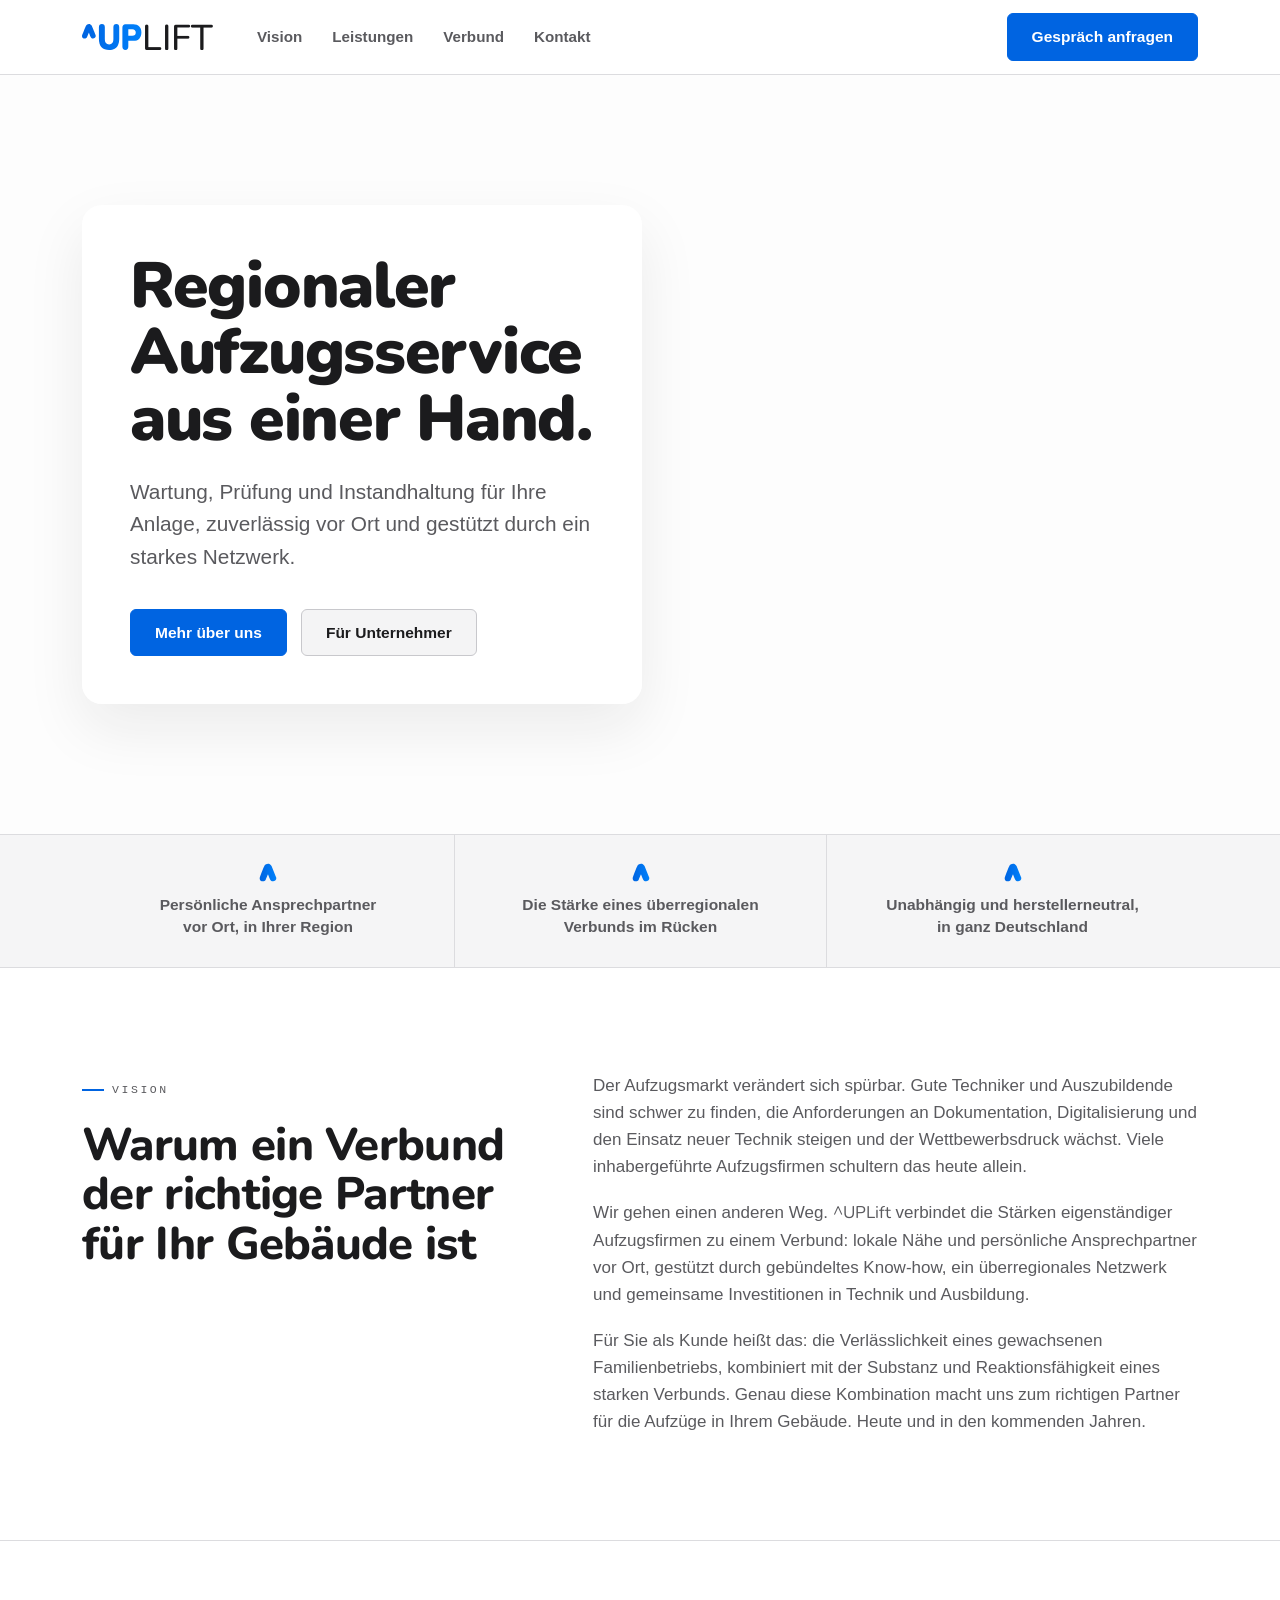
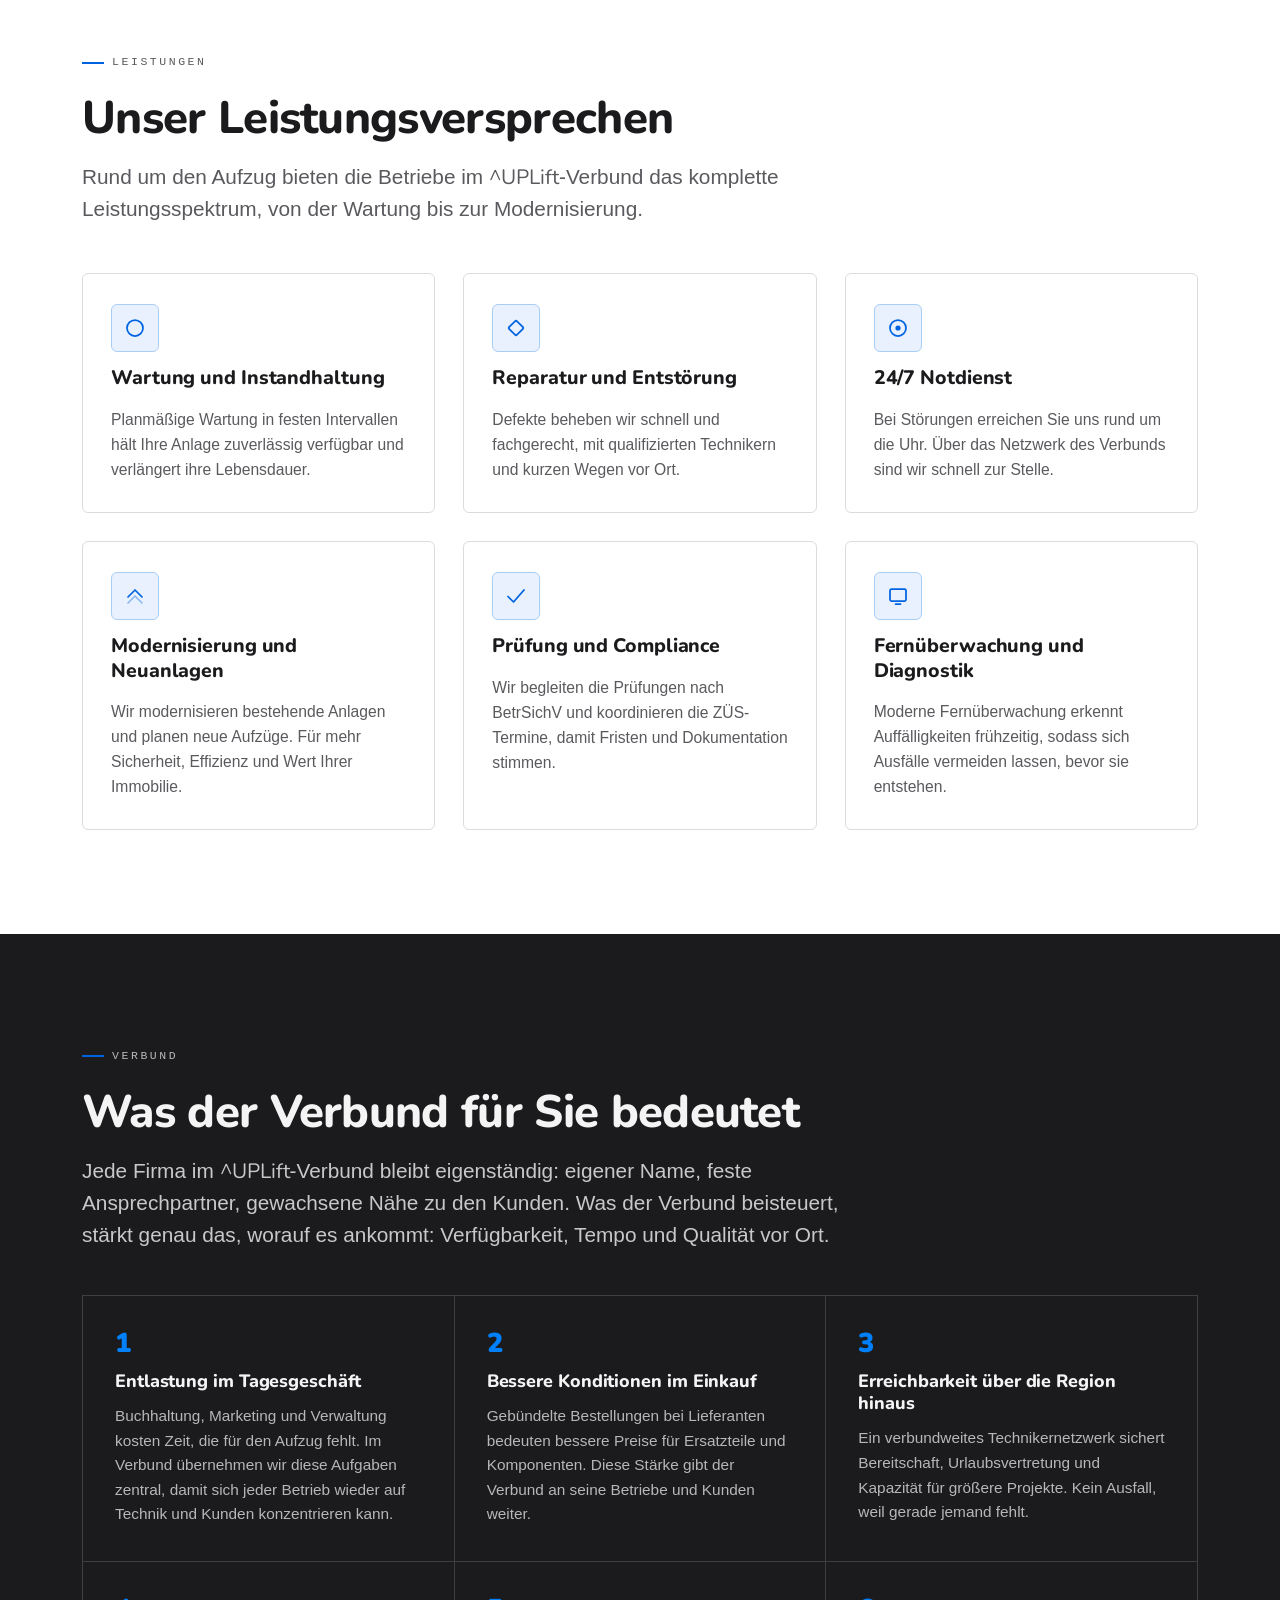
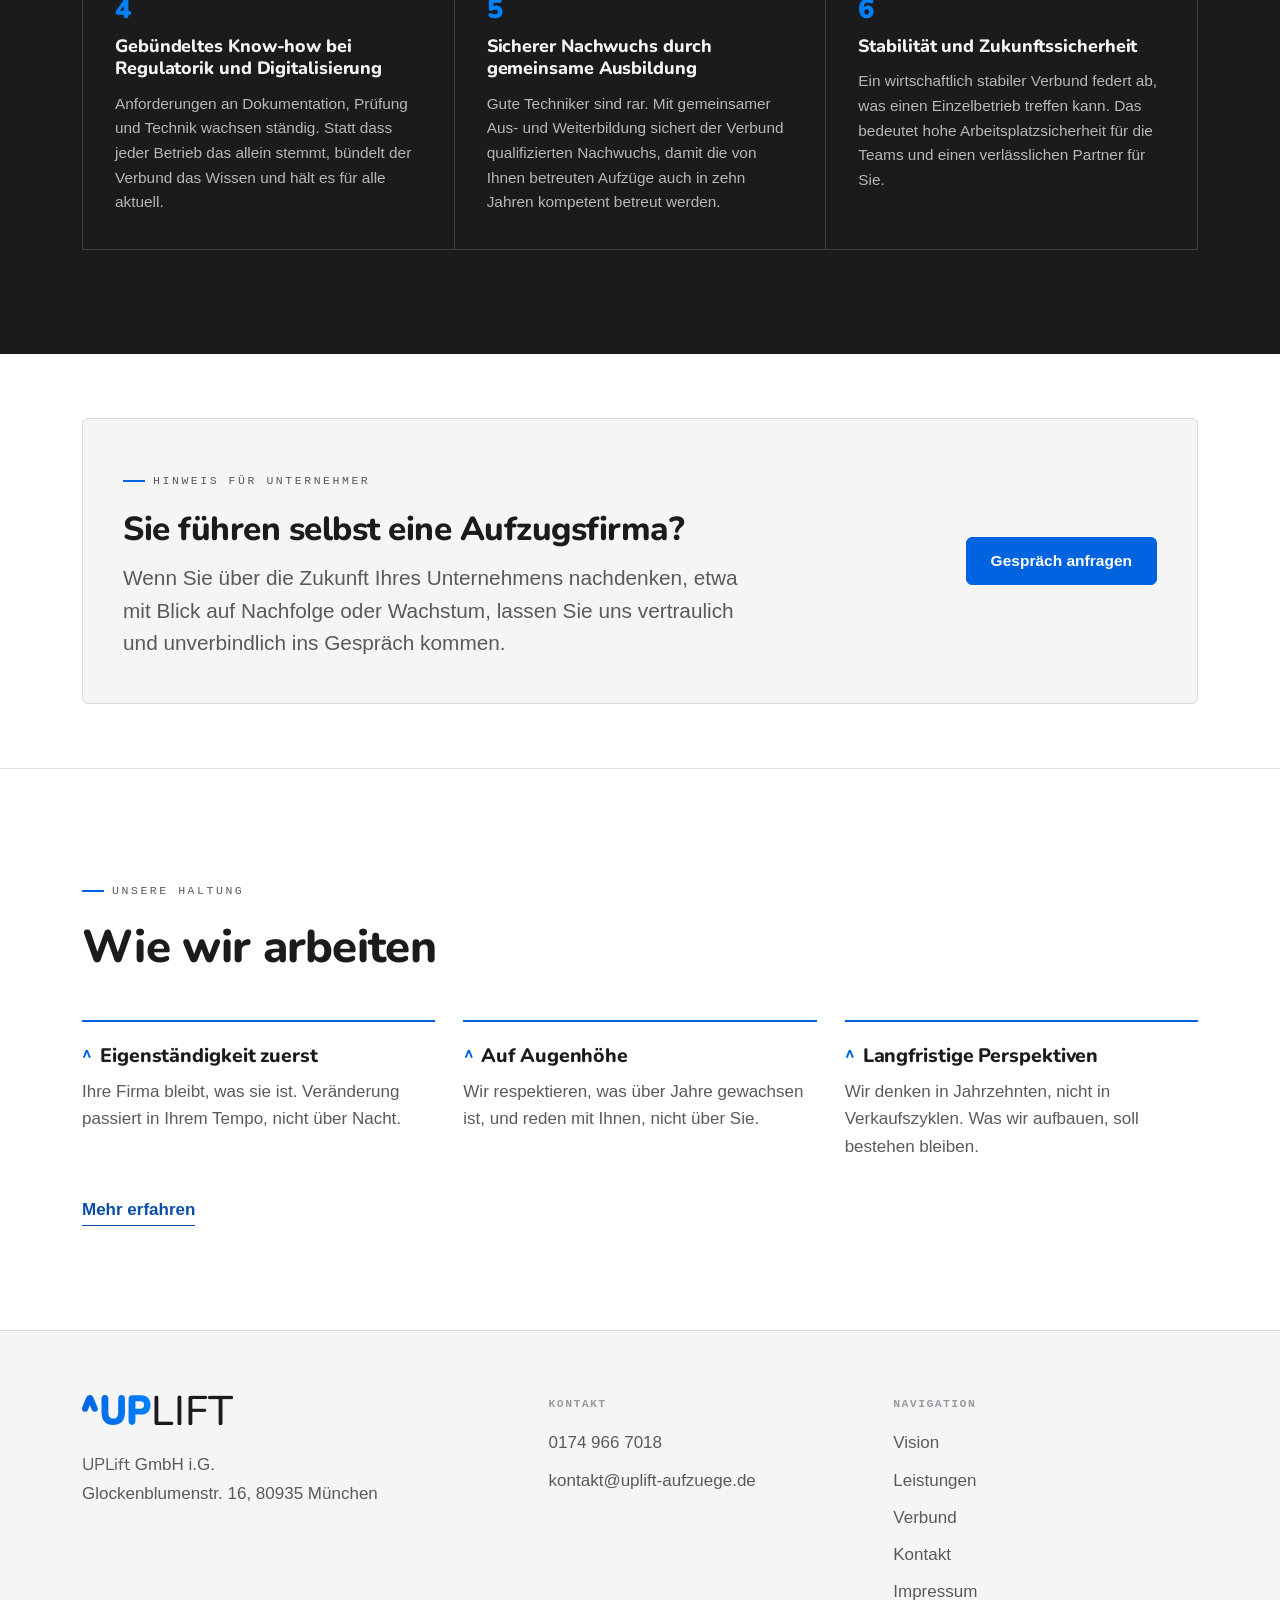
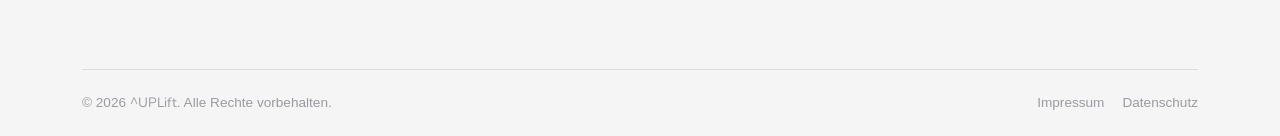
==== commit 496e90f4: "New Updated Website" ====
--- a/index.html
+++ b/index.html
@@ -3,31 +3,19 @@
 <head>
   <meta charset="UTF-8" />
   <meta name="viewport" content="width=device-width, initial-scale=1.0" />
-  <title>UPLIFT^ Aufzüge</title>
-  <link rel="icon" href="data:image/svg+xml,<svg xmlns='http://www.w3.org/2000/svg' viewBox='0 0 100 100'><text y='.9em' font-size='90'>🛗</text></svg>" />
+  <title>^UPLift Aufzüge</title>
+  <link rel="icon" href="assets/uplift_caret.svg" />
+  <link rel="preconnect" href="https://fonts.googleapis.com" />
+  <link rel="preconnect" href="https://fonts.gstatic.com" crossorigin />
+  <link href="https://fonts.googleapis.com/css2?family=Nunito:wght@500;800;900&display=swap" rel="stylesheet" />
   <link rel="stylesheet" href="styles.css" />
-  <!-- Tweaks vor dem ersten Paint anwenden (kein Flackern) -->
-  <script>
-    (function () {
-      try {
-        var t = JSON.parse(localStorage.getItem("uplift-tweaks") || "{}");
-        var r = document.documentElement;
-        if (t.accent && t.accent !== "none") r.setAttribute("data-accent", t.accent);
-        if (t.char && t.char !== "grotesk")  r.setAttribute("data-char", t.char);
-        if (t.theme && t.theme !== "light")  r.setAttribute("data-theme", t.theme);
-        if (t.density) r.setAttribute("data-density", t.density);
-        if (t.wire)    r.setAttribute("data-wire", t.wire);
-        if (t.radius != null) r.style.setProperty("--radius", t.radius + "px");
-      } catch (e) {}
-    })();
-  </script>
 </head>
 <body>
 
   <!-- ============ NAVIGATION ============ -->
   <header class="nav">
     <div class="container nav__inner">
-      <a href="index.html" class="wm" aria-label="UPLIFT, zur Startseite">UPLIFT<span class="caret">^</span></a>
+      <a href="index.html" class="wm wm--logo" aria-label="UPLIFT, zur Startseite"><svg class="logo" aria-hidden="true" viewBox="0 0 1903 378" version="1.1" xmlns="http://www.w3.org/2000/svg" xmlns:xlink="http://www.w3.org/1999/xlink" xml:space="preserve" xmlns:serif="http://www.serif.com/" style="fill-rule:evenodd;clip-rule:evenodd;stroke-linejoin:round;stroke-miterlimit:2;"><g><g transform="matrix(2.44366,0,0,2.44366,-399.487076,-1274.479056)"><g transform="matrix(0.9,0,0,1,25.276942,0)"><text x="252.769px" y="673.725px" style="font-family:&#39;Nunito-Black&#39;, &#39;Nunito&#39;;font-weight:900;font-size:213.137px;fill:none;">U<tspan x="406.867px " y="673.725px ">P</tspan></text></g><g transform="matrix(213.136574,0,0,213.136574,941.221873,673.724665)"></g><text x="521.13px" y="673.725px" style="font-family:&#39;Nunito-Medium&#39;, &#39;Nunito&#39;;font-weight:500;font-size:213.137px;fill:#1b1b1d;">LIF<tspan x="811.848px " y="673.725px ">T</tspan></text></g><g><path d="M394.445,377.604c-24.062,0 -45.312,-3.385 -63.75,-10.156c-18.438,-6.771 -33.984,-16.927 -46.641,-30.469c-12.656,-13.542 -22.188,-30.469 -28.594,-50.781c-6.406,-20.312 -9.609,-43.837 -9.609,-70.573l0,-167.188c0,-15.972 3.75,-28.038 11.25,-36.198c7.5,-8.16 18.125,-12.24 31.875,-12.24c14.062,0 24.766,4.08 32.109,12.24c7.344,8.16 11.016,20.226 11.016,36.198l0,168.229c0,26.736 5.313,46.875 15.938,60.417c10.625,13.542 26.094,20.312 46.406,20.312c20,0 35.313,-6.771 45.937,-20.312c10.625,-13.542 15.938,-33.681 15.938,-60.417l0,-168.229c0,-15.972 3.672,-28.038 11.016,-36.198c7.344,-8.16 17.891,-12.24 31.641,-12.24c13.75,0 24.219,4.08 31.406,12.24c7.188,8.16 10.781,20.226 10.781,36.198l0,167.188c0,35.764 -5.547,65.712 -16.641,89.844c-11.094,24.132 -27.578,42.188 -49.453,54.167c-21.875,11.979 -48.75,17.969 -80.625,17.969Zm235.781,-1.042c-13.75,0 -24.375,-4.253 -31.875,-12.76c-7.5,-8.507 -11.25,-20.399 -11.25,-35.677l0,-275c0,-15.625 3.828,-27.604 11.484,-35.938c7.656,-8.333 18.359,-12.5 32.109,-12.5l115.312,0c37.5,0 66.484,10.677 86.953,32.031c20.469,21.354 30.703,50.781 30.703,88.281c0,37.5 -10.234,66.927 -30.703,88.281c-20.469,21.354 -49.453,32.031 -86.953,32.031l-72.656,0l0,82.812c0,15.278 -3.594,27.17 -10.781,35.677c-7.187,8.507 -17.969,12.76 -32.344,12.76Zm43.125,-204.688l57.656,0c16.25,0 28.75,-3.906 37.5,-11.719c8.75,-7.812 13.125,-19.531 13.125,-35.156c0,-15.972 -4.375,-27.778 -13.125,-35.417c-8.75,-7.639 -21.25,-11.458 -37.5,-11.458l-57.656,0l0,93.75Zm-572.653,-43.371c-2.267,0.053 -2.198,0.421 -2.829,2.538c-0.016,0.055 -18.653,47.927 -24.994,60.489c-17.442,34.555 -93.134,24.766 -67.702,-38.862c48.012,-120.124 49.693,-122.788 55.829,-132.518c10.716,-16.991 54.582,-38.331 81.534,7.1c0.775,1.306 52.818,128.363 53.937,131.321c17.487,46.225 -36.156,65.077 -60.492,44.46c-5.033,-4.264 -11.046,-9.358 -35.283,-74.527Z" style="fill:url(#_Linear1);fill-rule:nonzero;"></path></g></g><defs><linearGradient id="_Linear1" x1="0" y1="0" x2="1" y2="0" gradientUnits="userSpaceOnUse" gradientTransform="matrix(863.664222,0,0,377.604167,0,188.802083)"><stop offset="0" style="stop-color:#0064e1;stop-opacity:1"></stop><stop offset="1" style="stop-color:#0081fb;stop-opacity:1"></stop></linearGradient></defs></svg></a>
       <nav class="nav__links">
         <a href="#vision">Vision</a>
         <a href="#leistungen">Leistungen</a>
@@ -37,40 +25,52 @@
       <div class="nav__cta">
         <a href="gespraech.html" class="btn">Gespräch anfragen</a>
       </div>
+      <button class="nav__toggle" aria-label="Menü öffnen" aria-expanded="false">
+        <span></span><span></span><span></span>
+      </button>
     </div>
   </header>
 
   <main data-screen-label="Startseite">
 
     <!-- ============ HERO ============ -->
-    <section class="hero" data-screen-label="Hero">
-      <div class="hero__media">
-        <div class="hero__bg" style="position:absolute; inset:0;"></div>
-        <div class="hero__scrim"></div>
-        <div class="hero__overlay">
-          <div class="container">
-            <div class="hero__text">
-              <h1 class="h1">Regionaler Aufzugsservice<br />aus einer Hand.</h1>
-              <p class="lead">Wartung, Prüfung und Modernisierung von Betrieben, die ihre Region kennen, gebündelt in einem starken Verbund.</p>
-              <div class="hero__actions">
-                <a href="#vision" class="btn">Mehr über uns <span class="caret">^</span></a>
-                <a href="gespraech.html" class="btn btn--ghost">Für Unternehmer</a>
-              </div>
-            </div>
+    <section class="hero" data-screen-label="Hero" style="--hero-veil: 0.225;">
+      <video class="hero__video" autoplay muted loop playsinline aria-hidden="true" tabindex="-1"></video>
+      <script>
+        (function () {
+          var v = document.currentScript.previousElementSibling;
+          var url = 'assets/hero.mp4';
+          fetch(url, { headers: { Range: 'bytes=0-1' } }).then(function (r) {
+            if (r.status === 206 || r.headers.get('accept-ranges')) {
+              v.src = url; v.play().catch(function () {});
+            } else {
+              return fetch(url).then(function (x) { return x.blob(); }).then(function (b) {
+                v.src = URL.createObjectURL(b); v.play().catch(function () {});
+              });
+            }
+          }).catch(function () { v.src = url; });
+        })();
+      </script>
+      <div class="hero__veil" aria-hidden="true"></div>
+      <div class="container hero__inner">
+        <div class="hero__text">
+          <h1 class="h1">Regionaler Aufzugsservice<br />aus einer Hand.</h1>
+          <p class="lead">Wartung, Prüfung und Instandhaltung für Ihre Anlage, zuverlässig vor Ort und gestützt durch ein starkes Netzwerk.</p>
+          <div class="hero__actions">
+            <a href="#vision" class="btn">Mehr über uns</a>
+            <a href="gespraech.html" class="btn btn--ghost">Für Unternehmer</a>
           </div>
         </div>
       </div>
     </section>
 
     <!-- ============ VERTRAUENSLEISTE ============ -->
-    <section class="trust" aria-label="Leistungsversprechen im Überblick" style="height: 102px">
-      <div class="container" style="height: 102px">
+    <section class="trust" aria-label="Leistungsversprechen im Überblick">
+      <div class="container">
         <div class="trust__grid">
-          <div class="trust__item" style="height: 102px"><span class="caret-mark">^</span><span>Wartung, Inspektion und
-Modernisierung aus einer Hand</span></div>
-          <div class="trust__item"><span class="caret-mark">^</span><span>24/7 Bereitschafts- und Notfalldienst im UPLIFT^-Verbund</span></div>
-          <div class="trust__item"><span class="caret-mark">^</span><span>Prüfung und Sicherheit nach
-BetrSichV und ZÜS</span></div>
+          <div class="trust__item"><img class="trust__bullet" src="assets/uplift_caret.svg" alt="" /><span>Persönliche Ansprechpartner vor Ort, in Ihrer Region</span></div>
+          <div class="trust__item"><img class="trust__bullet" src="assets/uplift_caret.svg" alt="" /><span>Die Stärke eines überregionalen Verbunds im Rücken</span></div>
+          <div class="trust__item"><img class="trust__bullet" src="assets/uplift_caret.svg" alt="" /><span>Unabhängig und herstellerneutral, in ganz Deutschland</span></div>
         </div>
       </div>
     </section>
@@ -84,13 +84,13 @@
         </div>
         <div class="prose">
           <p>Der Aufzugsmarkt verändert sich spürbar. Gute Techniker und Auszubildende sind schwer zu finden, die Anforderungen an Dokumentation, Digitalisierung und den Einsatz neuer Technik steigen und der Wettbewerbsdruck wächst. Viele inhabergeführte Aufzugsfirmen schultern das heute allein.</p>
-          <p>Wir gehen einen anderen Weg. UPLIFT<span class="caret-mark">^</span> verbindet die Stärken eigenständiger Aufzugsfirmen zu einem Verbund: lokale Nähe und persönliche Ansprechpartner vor Ort, gestützt durch gebündeltes Know-how, ein überregionales Netzwerk und gemeinsame Investitionen in Technik und Ausbildung.</p>
+          <p>Wir gehen einen anderen Weg. <span class="brand"><span class="brand-c">^</span><span class="brand-up">UP</span>Lift</span> verbindet die Stärken eigenständiger Aufzugsfirmen zu einem Verbund: lokale Nähe und persönliche Ansprechpartner vor Ort, gestützt durch gebündeltes Know-how, ein überregionales Netzwerk und gemeinsame Investitionen in Technik und Ausbildung.</p>
           <p>Für Sie als Kunde heißt das: die Verlässlichkeit eines gewachsenen Familienbetriebs, kombiniert mit der Substanz und Reaktionsfähigkeit eines starken Verbunds. Genau diese Kombination macht uns zum richtigen Partner für die Aufzüge in Ihrem Gebäude. Heute und in den kommenden Jahren.</p>
         </div>
       </div>
     </section>
 
-    <hr class="divider" />
+    <hr class="divider">
 
     <!-- ============ LEISTUNGEN ============ -->
     <section class="section" id="leistungen" data-screen-label="Leistungen">
@@ -98,7 +98,7 @@
         <div class="head" style="margin-bottom:48px;">
           <p class="eyebrow"><span class="caret-mark">^</span> Leistungen</p>
           <h2 class="h2">Unser Leistungsversprechen</h2>
-          <p class="lead" style="margin-top:16px;">UPLIFT<span class="caret-mark">^</span> baut den Verbund derzeit auf. Wofür wir stehen, ist klar: ein vollständiger Service rund um den Aufzug, erbracht von den Betrieben in unserem Verbund.</p>
+          <p class="lead" style="margin-top:16px;">Rund um den Aufzug bieten die Betriebe im <span class="brand"><span class="brand-c">^</span><span class="brand-up">UP</span>Lift</span>-Verbund das komplette Leistungsspektrum, von der Wartung bis zur Modernisierung.</p>
         </div>
         <div class="grid-3">
           <article class="card">
@@ -141,38 +141,38 @@
         <div class="head" style="margin-bottom:44px;">
           <p class="eyebrow"><span class="caret-mark">^</span> Verbund</p>
           <h2 class="h2">Was der Verbund für Sie bedeutet</h2>
-          <p class="lead" style="margin-top:16px;">Jede Firma im UPLIFT<span class="caret-mark">^</span>-Verbund bleibt eigenständig: eigener Name, feste Ansprechpartner, gewachsene Nähe zu den Kunden. Was dazukommt, nimmt Last von den Schultern und macht den Service stärker.</p>
+          <p class="lead" style="margin-top:16px;">Jede Firma im <span class="brand"><span class="brand-c">^</span><span class="brand-up">UP</span>Lift</span>-Verbund bleibt eigenständig: eigener Name, feste Ansprechpartner, gewachsene Nähe zu den Kunden. Was der Verbund beisteuert, stärkt genau das, worauf es ankommt: Verfügbarkeit, Tempo und Qualität vor Ort.</p>
         </div>
       </div>
       <div class="container">
         <div class="numbered" style="--line: rgba(244,244,245,0.16); border-color: rgba(244,244,245,0.16);">
           <div class="numbered__item" style="border-color: rgba(244,244,245,0.16);">
-            <span class="numbered__num">01</span>
+            <span class="numbered__num">1</span>
             <h3 class="h3">Entlastung im Tagesgeschäft</h3>
             <p style="color: rgba(244,244,245,0.72);">Buchhaltung, Marketing und Verwaltung kosten Zeit, die für den Aufzug fehlt. Im Verbund übernehmen wir diese Aufgaben zentral, damit sich jeder Betrieb wieder auf Technik und Kunden konzentrieren kann.</p>
           </div>
           <div class="numbered__item" style="border-color: rgba(244,244,245,0.16);">
-            <span class="numbered__num">02</span>
+            <span class="numbered__num">2</span>
             <h3 class="h3">Bessere Konditionen im Einkauf</h3>
             <p style="color: rgba(244,244,245,0.72);">Gebündelte Bestellungen bei Lieferanten bedeuten bessere Preise für Ersatzteile und Komponenten. Diese Stärke gibt der Verbund an seine Betriebe und Kunden weiter.</p>
           </div>
           <div class="numbered__item" style="border-color: rgba(244,244,245,0.16);">
-            <span class="numbered__num">03</span>
+            <span class="numbered__num">3</span>
             <h3 class="h3">Erreichbarkeit über die Region hinaus</h3>
             <p style="color: rgba(244,244,245,0.72);">Ein verbundweites Technikernetzwerk sichert Bereitschaft, Urlaubsvertretung und Kapazität für größere Projekte. Kein Ausfall, weil gerade jemand fehlt.</p>
           </div>
           <div class="numbered__item" style="border-color: rgba(244,244,245,0.16);">
-            <span class="numbered__num">04</span>
+            <span class="numbered__num">4</span>
             <h3 class="h3">Gebündeltes Know-how bei Regulatorik und Digitalisierung</h3>
             <p style="color: rgba(244,244,245,0.72);">Anforderungen an Dokumentation, Prüfung und Technik wachsen ständig. Statt dass jeder Betrieb das allein stemmt, bündelt der Verbund das Wissen und hält es für alle aktuell.</p>
           </div>
           <div class="numbered__item" style="border-color: rgba(244,244,245,0.16);">
-            <span class="numbered__num">05</span>
+            <span class="numbered__num">5</span>
             <h3 class="h3">Sicherer Nachwuchs durch gemeinsame Ausbildung</h3>
             <p style="color: rgba(244,244,245,0.72);">Gute Techniker sind rar. Mit gemeinsamer Aus- und Weiterbildung sichert der Verbund qualifizierten Nachwuchs, damit die von Ihnen betreuten Aufzüge auch in zehn Jahren kompetent betreut werden.</p>
           </div>
           <div class="numbered__item" style="border-color: rgba(244,244,245,0.16);">
-            <span class="numbered__num">06</span>
+            <span class="numbered__num">6</span>
             <h3 class="h3">Stabilität und Zukunftssicherheit</h3>
             <p style="color: rgba(244,244,245,0.72);">Ein wirtschaftlich stabiler Verbund federt ab, was einen Einzelbetrieb treffen kann. Das bedeutet hohe Arbeitsplatzsicherheit für die Teams und einen verlässlichen Partner für Sie.</p>
           </div>
@@ -189,12 +189,12 @@
             <h2 class="h2" style="font-size: clamp(1.5rem, 2.6vw, 2.1rem);">Sie führen selbst eine Aufzugsfirma?</h2>
             <p class="lead" style="margin-top:14px; max-width: 640px;">Wenn Sie über die Zukunft Ihres Unternehmens nachdenken, etwa mit Blick auf Nachfolge oder Wachstum, lassen Sie uns vertraulich und unverbindlich ins Gespräch kommen.</p>
           </div>
-          <a href="gespraech.html" class="btn">Vertraulich sprechen <span class="caret">^</span></a>
-        </div>
-      </div>
-    </section>
-
-    <hr class="divider" />
+          <a href="gespraech.html" class="btn">Gespräch anfragen</a>
+        </div>
+      </div>
+    </section>
+
+    <hr class="divider">
 
     <!-- ============ UNSERE HALTUNG ============ -->
     <section class="section" data-screen-label="Haltung">
@@ -213,27 +213,25 @@
             <p class="muted">Wir respektieren, was über Jahre gewachsen ist, und reden mit Ihnen, nicht über Sie.</p>
           </div>
           <div class="stance__item">
-            <h3 class="h3">^
-Langfristige Perspektiven</h3>
-            <p class="muted">Wir bauen einen Verbund, der besteht, ohne schnelle Weiterveräußerung.</p>
+            <h3 class="h3"><span class="caret-mark">^</span> Langfristige Perspektiven</h3>
+            <p class="muted">Wir denken in Jahrzehnten, nicht in Verkaufszyklen. Was wir aufbauen, soll bestehen bleiben.</p>
           </div>
         </div>
         <div style="margin-top:36px;">
-          <a href="gespraech.html" class="link-arrow">Mehr erfahren <span class="caret">^</span></a>
+          <a href="gespraech.html" class="link-arrow">Mehr erfahren</a>
         </div>
       </div>
     </section>
 
   </main>
 
-  <!-- ============ FOOTER ============ -->
   <footer class="footer" data-screen-label="Footer">
     <div class="container">
       <div class="footer__grid">
         <div>
-          <a href="index.html" class="wm" style="font-size:1.2rem;">UPLIFT<span class="caret">^</span></a>
+          <a href="index.html" class="wm wm--logo wm--logo-footer" aria-label="UPLIFT, zur Startseite"><svg class="logo logo--footer" aria-hidden="true" viewBox="0 0 1903 378" version="1.1" xmlns="http://www.w3.org/2000/svg" xmlns:xlink="http://www.w3.org/1999/xlink" xml:space="preserve" xmlns:serif="http://www.serif.com/" style="fill-rule:evenodd;clip-rule:evenodd;stroke-linejoin:round;stroke-miterlimit:2;"><g><g transform="matrix(2.44366,0,0,2.44366,-399.487076,-1274.479056)"><g transform="matrix(0.9,0,0,1,25.276942,0)"><text x="252.769px" y="673.725px" style="font-family:&#39;Nunito-Black&#39;, &#39;Nunito&#39;;font-weight:900;font-size:213.137px;fill:none;">U<tspan x="406.867px " y="673.725px ">P</tspan></text></g><g transform="matrix(213.136574,0,0,213.136574,941.221873,673.724665)"></g><text x="521.13px" y="673.725px" style="font-family:&#39;Nunito-Medium&#39;, &#39;Nunito&#39;;font-weight:500;font-size:213.137px;fill:#1b1b1d;">LIF<tspan x="811.848px " y="673.725px ">T</tspan></text></g><g><path d="M394.445,377.604c-24.062,0 -45.312,-3.385 -63.75,-10.156c-18.438,-6.771 -33.984,-16.927 -46.641,-30.469c-12.656,-13.542 -22.188,-30.469 -28.594,-50.781c-6.406,-20.312 -9.609,-43.837 -9.609,-70.573l0,-167.188c0,-15.972 3.75,-28.038 11.25,-36.198c7.5,-8.16 18.125,-12.24 31.875,-12.24c14.062,0 24.766,4.08 32.109,12.24c7.344,8.16 11.016,20.226 11.016,36.198l0,168.229c0,26.736 5.313,46.875 15.938,60.417c10.625,13.542 26.094,20.312 46.406,20.312c20,0 35.313,-6.771 45.937,-20.312c10.625,-13.542 15.938,-33.681 15.938,-60.417l0,-168.229c0,-15.972 3.672,-28.038 11.016,-36.198c7.344,-8.16 17.891,-12.24 31.641,-12.24c13.75,0 24.219,4.08 31.406,12.24c7.188,8.16 10.781,20.226 10.781,36.198l0,167.188c0,35.764 -5.547,65.712 -16.641,89.844c-11.094,24.132 -27.578,42.188 -49.453,54.167c-21.875,11.979 -48.75,17.969 -80.625,17.969Zm235.781,-1.042c-13.75,0 -24.375,-4.253 -31.875,-12.76c-7.5,-8.507 -11.25,-20.399 -11.25,-35.677l0,-275c0,-15.625 3.828,-27.604 11.484,-35.938c7.656,-8.333 18.359,-12.5 32.109,-12.5l115.312,0c37.5,0 66.484,10.677 86.953,32.031c20.469,21.354 30.703,50.781 30.703,88.281c0,37.5 -10.234,66.927 -30.703,88.281c-20.469,21.354 -49.453,32.031 -86.953,32.031l-72.656,0l0,82.812c0,15.278 -3.594,27.17 -10.781,35.677c-7.187,8.507 -17.969,12.76 -32.344,12.76Zm43.125,-204.688l57.656,0c16.25,0 28.75,-3.906 37.5,-11.719c8.75,-7.812 13.125,-19.531 13.125,-35.156c0,-15.972 -4.375,-27.778 -13.125,-35.417c-8.75,-7.639 -21.25,-11.458 -37.5,-11.458l-57.656,0l0,93.75Zm-572.653,-43.371c-2.267,0.053 -2.198,0.421 -2.829,2.538c-0.016,0.055 -18.653,47.927 -24.994,60.489c-17.442,34.555 -93.134,24.766 -67.702,-38.862c48.012,-120.124 49.693,-122.788 55.829,-132.518c10.716,-16.991 54.582,-38.331 81.534,7.1c0.775,1.306 52.818,128.363 53.937,131.321c17.487,46.225 -36.156,65.077 -60.492,44.46c-5.033,-4.264 -11.046,-9.358 -35.283,-74.527Z" style="fill:url(#_Linear2);fill-rule:nonzero;"></path></g></g><defs><linearGradient id="_Linear2" x1="0" y1="0" x2="1" y2="0" gradientUnits="userSpaceOnUse" gradientTransform="matrix(863.664222,0,0,377.604167,0,188.802083)"><stop offset="0" style="stop-color:#0064e1;stop-opacity:1"></stop><stop offset="1" style="stop-color:#0081fb;stop-opacity:1"></stop></linearGradient></defs></svg></a>
           <address style="margin-top:18px;">
-            UPLIFT<span class="caret-mark">^</span> GmbH i. G.<br />
+            <span class="brand"><span class="brand-up">UP</span>Lift</span> GmbH i.G.<br />
             Glockenblumenstr. 16, 80935 München
           </address>
         </div>
@@ -247,16 +245,16 @@
         <div>
           <h4>Navigation</h4>
           <nav class="footer__links">
-            <a href="#vision">Vision</a>
-            <a href="#leistungen">Leistungen</a>
-            <a href="#verbund">Verbund</a>
+            <a href="index.html#vision">Vision</a>
+            <a href="index.html#leistungen">Leistungen</a>
+            <a href="index.html#verbund">Verbund</a>
             <a href="gespraech.html">Kontakt</a>
             <a href="impressum.html">Impressum</a>
           </nav>
         </div>
       </div>
       <div class="footer__bottom">
-        <span>© 2026 UPLIFT<span class="caret-mark">^</span>. Alle Rechte vorbehalten.</span>
+        <span>© 2026 <span class="brand"><span class="brand-c">^</span><span class="brand-up">UP</span>Lift</span>. Alle Rechte vorbehalten.</span>
         <nav>
           <a href="impressum.html">Impressum</a>
           <a href="datenschutz.html">Datenschutz</a>
@@ -265,6 +263,24 @@
     </div>
   </footer>
 
-  <script src="tweaks.js"></script>
+  <script>
+    (function () {
+      var nav = document.querySelector('.nav');
+      var btn = nav && nav.querySelector('.nav__toggle');
+      if (!btn) return;
+      btn.addEventListener('click', function () {
+        var open = nav.classList.toggle('is-open');
+        btn.setAttribute('aria-expanded', open ? 'true' : 'false');
+        btn.setAttribute('aria-label', open ? 'Menü schließen' : 'Menü öffnen');
+      });
+      nav.querySelectorAll('.nav__links a').forEach(function (a) {
+        a.addEventListener('click', function () {
+          nav.classList.remove('is-open');
+          btn.setAttribute('aria-expanded', 'false');
+          btn.setAttribute('aria-label', 'Menü öffnen');
+        });
+      });
+    })();
+  </script>
 </body>
 </html>
--- a/styles.css
+++ b/styles.css
@@ -1,11 +1,19 @@
 /* ============================================================
-   UPLIFT^  ·  Wireframe / Mid-Fi
-   Alles über Tokens gesteuert — später leicht ein
-   Design-System "drüberstülpen": einfach :root überschreiben.
+   UPLIFT^  ·  Design-System v1.1 (Produktiv)
+   Token-gesteuert. Markenblau (#0064E1 → #0081FB) aus dem Logo,
+   Nunito für Headlines + Wortmarke, Arial als Body.
+   Quelle der Wahrheit: dieser :root-Block.
    ============================================================ */
 
 :root {
-  /* — Farbe (Graustufen, neutral) — */
+  /* — Markenblau (aus dem Logo abgeleitete Skala) — */
+  --blue-50:  #e8f1fd;
+  --blue-200: #a9cef6;
+  --blue-400: #0081fb;
+  --blue-500: #0064e1;   /* brand / primärer Akzent */
+  --blue-700: #0a4da8;
+
+  /* — Neutrale — */
   --bg:        #ffffff;
   --surface:   #f5f5f6;
   --surface-2: #ececee;
@@ -14,80 +22,33 @@
   --ink-3:     #9a9aa0;
   --line:      #dcdcdf;
   --line-2:    #c8c8cc;
-  --band:      #1b1b1d;   /* dunkle CTA-/Footer-Bänder */
+  --band:      #1b1b1d;
   --band-ink:  #f4f4f5;
 
-  /* — Akzent — default = Tinte (reines S/W). Tweak überschreibt. — */
-  /* --accent-ink folgt dem Hintergrund, damit S/W-Buttons mit dem
-     Theme korrekt invertieren (Tinte-Fläche → bg-farbene Schrift). */
-  --accent:     var(--ink);
-  --accent-ink: var(--bg);
+  /* — Akzent = Markenblau — */
+  --accent:     var(--blue-500);
+  --accent-ink: #ffffff;
+  --accent-hover: var(--blue-700);
+
+  /* — Markenverlauf (nur Logo / Hero) — */
+  --brand-grad: linear-gradient(90deg, var(--blue-500), var(--blue-400));
 
   /* — Form — */
   --radius: 6px;
 
   /* — Typografie — */
-  --font: "Helvetica Neue", Helvetica, Arial, "Segoe UI", Roboto, sans-serif;
-  --font-head: var(--font);   /* Charakter-Tweak überschreibt Headline-Font */
-  --mono: "SFMono-Regular", ui-monospace, "Cascadia Mono", Menlo, Consolas, monospace;
-
-  /* — Rhythmus / Abstände — */
+  --font:      Arial, "Helvetica Neue", Helvetica, "Segoe UI", Roboto, sans-serif;
+  --font-head: "Nunito", var(--font);
+  --mono:      "SFMono-Regular", ui-monospace, "Cascadia Mono", Menlo, Consolas, monospace;
+
+  /* — Rhythmus / Abstände (4er-Skala) — */
   --section-pad: 104px;
   --gap: 28px;
   --maxw: 1180px;
   --gutter: 32px;
 }
 
-/* Dichte-Tweak */
-html[data-density="compact"] { --section-pad: 68px; --gap: 22px; }
-html[data-density="airy"]    { --section-pad: 140px; --gap: 36px; }
-
-/* Akzent-Tweaks (gleiche Lightness/Chroma, nur Hue variiert) */
-html[data-accent="blue"]   { --accent: oklch(0.55 0.16 255); --accent-ink: #fff; }
-html[data-accent="green"]  { --accent: oklch(0.55 0.13 155); --accent-ink: #fff; }
-html[data-accent="orange"] { --accent: oklch(0.62 0.15  45); --accent-ink: #fff; }
-
-/* ============================================================
-   EXPRESSIVE TWEAKS — formen das Gefühl, nicht einzelne Pixel
-   ============================================================ */
-
-/* — Charakter / Schriftbild — */
-/* Editorial: Serifen-Headlines, ruhiger, redaktioneller Ton */
-html[data-char="editorial"] { --font-head: Georgia, "Iowan Old Style", "Times New Roman", serif; }
-html[data-char="editorial"] .h1,
-html[data-char="editorial"] .h2,
-html[data-char="editorial"] .h3 { font-weight: 600; letter-spacing: -0.005em; }
-html[data-char="editorial"] .quote__text { font-style: italic; font-weight: 500; }
-
-/* Industrie: technisch, versal, kompakt, schwer */
-html[data-char="industrie"] .h1,
-html[data-char="industrie"] .h2 {
-  text-transform: uppercase;
-  letter-spacing: 0.005em;
-  font-weight: 800;
-  line-height: 1.0;
-}
-html[data-char="industrie"] .h3 { text-transform: uppercase; letter-spacing: 0.02em; }
-html[data-char="industrie"] .eyebrow { color: var(--accent); }
-html[data-char="industrie"] .card,
-html[data-char="industrie"] .contact-direct { border-width: 2px; }
-
-/* — Tonalität / Theme — komplette Token-Inversion — */
-html[data-theme="dark"] {
-  --bg:        #141416;
-  --surface:   #1f1f22;
-  --surface-2: #2a2a2e;
-  --ink:       #f3f3f4;
-  --ink-2:     #adadb4;
-  --ink-3:     #76767c;
-  --line:      #2c2c31;
-  --line-2:    #3d3d44;
-  --band:      #000000;
-  --band-ink:  #f3f3f4;
-}
-
 * { box-sizing: border-box; }
-
 html { -webkit-text-size-adjust: 100%; }
 
 body {
@@ -102,12 +63,9 @@
 }
 
 img { max-width: 100%; display: block; }
-
 a { color: inherit; text-decoration: none; }
-
 h1, h2, h3, h4, p { margin: 0; }
-
-::selection { background: var(--ink); color: #fff; }
+::selection { background: var(--blue-500); color: #fff; }
 
 /* ---------- Layout-Helfer ---------- */
 .container {
@@ -116,43 +74,67 @@
   margin-inline: auto;
   padding-inline: var(--gutter);
 }
-
 .section { padding-block: var(--section-pad); }
 .section--tight { padding-block: calc(var(--section-pad) * 0.62); }
-
 .divider { border: 0; border-top: 1px solid var(--line); margin: 0; }
 
-/* ---------- Wortmarke + ^-Motiv ---------- */
+/* ---------- Wortmarke + ^-Signet ---------- */
+/* "UPLIFT" in Nunito Black, hochgestelltes ^ als echtes Vektor-Signet
+   (einfarbig blau für die kleinen Wortmarken in Nav/Footer). */
 .wm {
-  font-weight: 700;
-  letter-spacing: 0.06em;
-  font-size: 1.05rem;
+  font-family: var(--font-head);
+  font-weight: 900;
+  letter-spacing: 0.005em;
+  font-size: 1.18rem;
+  color: var(--ink);
   display: inline-flex;
   align-items: flex-start;
   line-height: 1;
 }
 .wm .caret {
-  color: var(--accent);
-  font-weight: 700;
-  font-size: 0.7em;
-  transform: translateY(-0.1em);
-  margin-left: 0.06em;
-}
-
-/* kleines wiederkehrendes ^-Zeichen (Eyebrows, Akzente) */
+  color: transparent;           /* getipptes ^ unsichtbar, Signet liegt darüber */
+  overflow: hidden;
+  width: 0.46em;
+  height: 0.46em;
+  margin-left: 0.1em;
+  margin-top: 0.05em;
+  background: url("assets/uplift_caret_solid.svg") no-repeat center / contain;
+  flex: none;
+}
+
+/* kleines wiederkehrendes ^-Zeichen im Fließtext (UPLIFT^, Eyebrows) —
+   getippt, ruhig, in Nunito-Schwarz-Blau. NICHT das Signet (Dosierung!). */
 .caret-mark {
   display: inline-block;
-  color: var(--accent);
-  font-family: var(--mono);
-  font-weight: 400;
+  color: var(--blue-500);
+  font-family: var(--font-head);
+  font-weight: 900;
+  font-size: 0.82em;
+  transform: translateY(-0.12em);
+  margin-left: 0.02em;
+}
+
+/* ---------- Echtes Logo (inline SVG) ---------- */
+.wm--logo { line-height: 0; }
+.logo { height: 26px; width: auto; display: block; }
+.wm--logo-footer .logo { height: 30px; }
+
+/* ---------- Inline-Wortmarke im Fließtext: ^UPLift ----------
+   Erbt Farbe und Schriftstärke vom umgebenden Text. */
+.brand { font-family: var(--font-head); font-weight: inherit; white-space: nowrap; }
+.brand-c {
+  font-weight: inherit;
+  color: inherit;
+  display: inline-block;
   transform: translateY(-0.06em);
 }
+.brand-up { font-weight: inherit; }
 
 /* ---------- Eyebrow ---------- */
 .eyebrow {
   display: inline-flex;
   align-items: center;
-  gap: 0.55em;
+  gap: 0.7em;
   font-family: var(--mono);
   font-size: 0.72rem;
   letter-spacing: 0.22em;
@@ -160,29 +142,39 @@
   color: var(--ink-2);
   margin-bottom: 22px;
 }
+.eyebrow::before {
+  content: "";
+  width: 22px;
+  height: 2px;
+  background: var(--blue-500);
+  flex: none;
+}
+.eyebrow .caret-mark { display: none; }   /* führendes getipptes ^ entfällt — Regel der Dosierung */
 
 /* ---------- Typo-Skala ---------- */
 .h1 {
+  font-family: var(--font-head);
   font-size: clamp(2.4rem, 5.4vw, 4rem);
   line-height: 1.04;
   letter-spacing: -0.02em;
-  font-weight: 700;
+  font-weight: 900;
   text-wrap: balance;
 }
 .h2 {
+  font-family: var(--font-head);
   font-size: clamp(1.9rem, 3.6vw, 2.85rem);
   line-height: 1.08;
-  letter-spacing: -0.018em;
-  font-weight: 700;
+  letter-spacing: -0.015em;
+  font-weight: 800;
   text-wrap: balance;
 }
 .h3 {
+  font-family: var(--font-head);
   font-size: 1.22rem;
   line-height: 1.25;
-  letter-spacing: -0.01em;
-  font-weight: 700;
-}
-.h1, .h2, .h3, .quote__text { font-family: var(--font-head); }
+  letter-spacing: -0.005em;
+  font-weight: 800;
+}
 .lead {
   font-size: clamp(1.05rem, 1.7vw, 1.3rem);
   line-height: 1.55;
@@ -190,10 +182,11 @@
   text-wrap: pretty;
 }
 .muted { color: var(--ink-2); }
+.prose { color: var(--ink-2); text-wrap: pretty; }
 .prose p + p { margin-top: 1.1em; }
-.prose { color: var(--ink-2); text-wrap: pretty; }
-
-/* Section-Kopf */
+.prose a { color: var(--blue-700); border-bottom: 1px solid var(--blue-200); }
+.prose a:hover { border-color: var(--blue-500); }
+
 .head { max-width: 760px; }
 .head .h2 { margin-bottom: 18px; }
 
@@ -205,167 +198,217 @@
   align-items: center;
   gap: 0.5em;
   font: inherit;
-  font-weight: 600;
+  font-weight: 700;
   font-size: 0.97rem;
   line-height: 1;
-  padding: 14px 22px;
+  padding: 15px 24px;
   border-radius: var(--radius);
   border: 1px solid var(--b-bg);
   background: var(--b-bg);
   color: var(--b-ink);
   cursor: pointer;
-  transition: transform .12s ease, opacity .12s ease, background .12s ease;
-}
-.btn:hover { opacity: 0.88; }
-.btn:active { transform: translateY(1px); }
-.btn .caret { color: var(--b-ink); font-family: var(--mono); }
+  transition: background .14s ease, border-color .14s ease, transform .12s ease, box-shadow .14s ease;
+}
+.btn:hover {
+  background: var(--accent-hover);
+  border-color: var(--accent-hover);
+  box-shadow: 0 6px 18px color-mix(in srgb, var(--blue-500) 26%, transparent);
+}
+.btn:active { transform: translateY(1px); box-shadow: none; }
+.btn .caret {
+  font-family: var(--font-head);
+  font-weight: 900;
+  color: var(--b-ink);
+  transform: translateY(-0.08em);
+}
 
 .btn--ghost {
   background: transparent;
   color: var(--ink);
   border-color: var(--line-2);
-}
-.btn--ghost:hover { border-color: var(--ink); opacity: 1; }
+  box-shadow: none;
+}
+.btn--ghost:hover {
+  background: transparent;
+  border-color: var(--ink);
+  box-shadow: none;
+}
+.btn--ghost .caret { color: var(--blue-500); }
+.hero__actions .btn--ghost {
+  background: var(--bg-2, #f4f4f5);
+  border-color: var(--line-2);
+}
+.hero__actions .btn--ghost:hover {
+  background: #e9e9ec;
+  border-color: var(--ink);
+}
 
 .btn--onband {
   background: var(--band-ink);
   color: var(--band);
   border-color: var(--band-ink);
 }
+.btn--onband:hover { background: #fff; border-color: #fff; }
 .btn--onband.btn--ghost {
   background: transparent;
   color: var(--band-ink);
   border-color: rgba(244,244,245,0.4);
 }
+.btn--onband.btn--ghost:hover { border-color: var(--band-ink); }
 
 .link-arrow {
   display: inline-flex;
   align-items: center;
   gap: 0.45em;
-  font-weight: 600;
+  font-weight: 700;
+  color: var(--blue-700);
   border-bottom: 1px solid currentColor;
   padding-bottom: 2px;
-  transition: gap .15s ease;
-}
-.link-arrow:hover { gap: 0.75em; }
-.link-arrow .caret { color: var(--accent); }
+  transition: gap .15s ease, color .12s ease;
+}
+.link-arrow:hover { gap: 0.78em; color: var(--blue-500); }
+.link-arrow .caret { font-family: var(--font-head); font-weight: 900; transform: translateY(-0.08em); }
 
 /* ---------- Navigation ---------- */
 .nav {
   position: sticky;
   top: 0;
   z-index: 50;
-  background: color-mix(in srgb, var(--bg) 88%, transparent);
-  backdrop-filter: saturate(140%) blur(8px);
+  background: color-mix(in srgb, var(--bg) 86%, transparent);
+  backdrop-filter: saturate(140%) blur(10px);
   border-bottom: 1px solid var(--line);
 }
 .nav__inner {
   display: flex;
   align-items: center;
   gap: 36px;
-  height: 70px;
+  height: 74px;
 }
 .nav__links {
   display: flex;
   align-items: center;
-  gap: 28px;
+  gap: 30px;
   margin-left: 8px;
 }
 .nav__links a {
   font-size: 0.95rem;
+  font-weight: 600;
   color: var(--ink-2);
+  position: relative;
+  padding-block: 4px;
   transition: color .12s ease;
 }
+.nav__links a::after {
+  content: "";
+  position: absolute;
+  left: 0; right: 100%;
+  bottom: -2px;
+  height: 2px;
+  background: var(--blue-500);
+  transition: right .18s ease;
+}
 .nav__links a:hover { color: var(--ink); }
+.nav__links a:hover::after { right: 0; }
 .nav__cta { margin-left: auto; }
-.nav__sep { color: var(--ink-3); }
-
-/* ---------- Platzhalter (Bilder) ---------- */
-.ph {
+
+/* Mobil-Menü-Button — nur auf schmalen Screens sichtbar (Desktop: ausgeblendet) */
+.nav__toggle {
+  display: none;
+  flex-direction: column;
+  justify-content: center;
+  gap: 5px;
+  width: 42px;
+  height: 42px;
+  padding: 0 9px;
+  border: 1px solid var(--line-2);
+  border-radius: 10px;
+  background: var(--bg);
+  cursor: pointer;
+}
+.nav__toggle span {
+  display: block;
+  height: 2px;
+  width: 100%;
+  background: var(--ink);
+  border-radius: 2px;
+  transition: transform .2s ease, opacity .2s ease;
+}
+.nav.is-open .nav__toggle span:nth-child(1) { transform: translateY(7px) rotate(45deg); }
+.nav.is-open .nav__toggle span:nth-child(2) { opacity: 0; }
+.nav.is-open .nav__toggle span:nth-child(3) { transform: translateY(-7px) rotate(-45deg); }
+
+/* ---------- Hero (typografisch + ruhiges Signet) ---------- */
+.hero {
   position: relative;
-  background: var(--surface);
-  border: 1px solid var(--line);
-  border-radius: var(--radius);
   overflow: hidden;
+  border-bottom: 1px solid var(--line);
+  display: flex;
+  align-items: center;
+}
+/* Bewusster „Fold“ auf Desktop: Hero füllt die sichtbare Höhe (abzüglich
+   Nav), die Trust-Leiste lugt als Scroll-Anreiz hervor. */
+@media (min-width: 768px) {
+  .hero { min-height: calc(100svh - 76px - 64px); }
+}
+/* Hintergrundvideo */
+.hero__video {
+  position: absolute;
+  inset: 0;
+  width: 100%;
+  height: 100%;
+  object-fit: cover;
+  z-index: 0;
+  transform: scaleX(-1);
+}
+/* Grauschleier — Transparenz über --hero-veil am .hero steuern (0 = klar, 1 = voll) */
+.hero__veil {
+  position: absolute;
+  inset: 0;
+  z-index: 1;
+  background: rgb(244, 244, 245);
+  opacity: var(--hero-veil, 0.45);
+  pointer-events: none;
+}
+.hero__inner {
+  position: relative;
+  z-index: 2;
+  width: 100%;
+  display: grid;
+  grid-template-columns: 1fr;
+  align-items: center;
+  gap: 48px;
+  padding-block: clamp(48px, 8vw, 96px);
+}
+.hero__text {
+  max-width: 560px;
+  background: rgba(255, 255, 255, 0.94);
+  padding: clamp(28px, 4vw, 48px);
+  border-radius: 20px;
+  box-shadow: 0 24px 60px rgba(27, 27, 29, 0.08);
+}
+.hero__text .lead { margin-top: 24px; max-width: 540px; color: var(--ink-2); }
+.hero__actions {
+  display: flex;
+  flex-wrap: wrap;
+  gap: 14px;
+  margin-top: 36px;
+}
+/* Großes, ruhig platziertes ^-Signet mit Verlauf */
+.hero__sigil {
+  position: relative;
   display: grid;
   place-items: center;
-  color: var(--ink-3);
-}
-.ph::before {
-  content: attr(data-label);
-  font-family: var(--mono);
-  font-size: 0.72rem;
-  letter-spacing: 0.08em;
-  text-transform: uppercase;
-  color: var(--ink-3);
-  padding: 8px 12px;
-  text-align: center;
-  z-index: 1;
-}
-/* Wireframe-Look: schraffierte, gestrichelte Platzhalter */
-html[data-wire="on"] .ph {
-  border-style: dashed;
-  border-color: var(--line-2);
-  background-image: repeating-linear-gradient(
-    -45deg,
-    transparent 0 9px,
-    color-mix(in srgb, var(--line) 60%, transparent) 9px 10px
-  );
-}
-html[data-wire="on"] .ph::after {
-  content: "";
-  position: absolute; inset: 0;
-}
-
-.ph--ratio { aspect-ratio: 4 / 3; }
-.ph--square { aspect-ratio: 1 / 1; }
-
-/* ---------- Hero (Full-Bleed Bild + Text-Overlay) ---------- */
-.hero { position: relative; }
-.hero__media {
-  position: relative;
-  min-height: 640px;
-  border-radius: 0;
-}
-.hero .ph { border-radius: 0; border-left: 0; border-right: 0; place-items: start; }
-/* Neutraler Hintergrund (noch ohne Bild) */
-.hero__bg { background: var(--surface); }
-/* Label oben in die Ecke, damit es die Headline (unten) nicht überlappt */
-.hero .ph::before { padding: 22px 26px; text-align: left; }
-.hero__overlay {
-  position: absolute;
-  inset: 0;
-  display: flex;
-  align-items: flex-end;
-  pointer-events: none;
-}
-.hero__scrim {
-  position: absolute; inset: 0;
-  background: linear-gradient(
-    to top,
-    color-mix(in srgb, var(--bg) 92%, transparent) 0%,
-    color-mix(in srgb, var(--bg) 70%, transparent) 30%,
-    transparent 62%
-  );
-}
-.hero__text {
-  position: relative;
-  pointer-events: auto;
-  padding-bottom: 64px;
-  max-width: 760px;
-}
-.hero__text .lead { margin-top: 22px; max-width: 580px; color: var(--ink); }
-.hero__actions {
-  display: flex;
-  flex-wrap: wrap;
-  gap: 14px;
-  margin-top: 34px;
+}
+.hero__sigil img {
+  width: clamp(180px, 26vw, 340px);
+  height: auto;
+  filter: drop-shadow(0 18px 40px color-mix(in srgb, var(--blue-500) 22%, transparent));
 }
 
 /* ---------- Vertrauensleiste ---------- */
 .trust {
   background: var(--surface);
-  border-block: 1px solid var(--line);
+  border-bottom: 1px solid var(--line);
 }
 .trust__grid {
   display: grid;
@@ -373,28 +416,24 @@
   gap: 0;
 }
 .trust__item {
-  padding: 30px 28px;
+  padding: 28px 28px;
   border-left: 1px solid var(--line);
   display: flex;
+  flex-direction: column;
   gap: 12px;
-  align-items: flex-start;
+  align-items: center;
+  text-align: center;
   font-size: 0.97rem;
-  line-height: 1.4;
+  line-height: 1.45;
   color: var(--ink-2);
 }
-.trust__item:first-child { border-left: 0; padding-left: 0; }
-.trust__item .caret-mark { margin-top: 2px; }
+.trust__item:first-child { border-left: 0; }
+.trust__bullet { width: 18px; height: auto; flex: none; }
+.trust__item span:last-child { text-wrap: balance; font-weight: 700; }
 
 /* ---------- Grids ---------- */
-.grid-3 {
-  display: grid;
-  grid-template-columns: repeat(3, 1fr);
-  gap: var(--gap);
-}.grid-2 {
-  display: grid;
-  grid-template-columns: repeat(2, 1fr);
-  gap: var(--gap);
-}
+.grid-3 { display: grid; grid-template-columns: repeat(3, 1fr); gap: var(--gap); }
+.grid-2 { display: grid; grid-template-columns: repeat(2, 1fr); gap: var(--gap); }
 .split {
   display: grid;
   grid-template-columns: 0.85fr 1.15fr;
@@ -412,13 +451,20 @@
   flex-direction: column;
   gap: 14px;
   min-height: 100%;
+  transition: border-color .16s ease, box-shadow .16s ease, transform .16s ease;
+}
+.card:hover {
+  border-color: var(--line-2);
+  box-shadow: 0 10px 30px rgba(27,27,29,0.07);
+  transform: translateY(-3px);
 }
 .card__icon {
   width: 48px; height: 48px;
-  border: 1px solid var(--line-2);
+  border: 1px solid var(--blue-200);
+  background: var(--blue-50);
   border-radius: var(--radius);
   display: grid; place-items: center;
-  color: var(--accent);
+  color: var(--blue-500);
   flex: none;
 }
 .card__icon svg { width: 24px; height: 24px; display: block; }
@@ -440,30 +486,34 @@
   display: flex;
   flex-direction: column;
   gap: 12px;
+  transition: background-color 0.25s ease, transform 0.25s ease;
+}
+.numbered__item:hover {
+  background-color: rgba(244, 244, 245, 0.06);
+}
+.numbered__item:hover .numbered__num {
+  color: var(--blue-400);
 }
 .numbered__num {
-  font-family: var(--mono);
-  font-size: 0.82rem;
-  letter-spacing: 0.1em;
-  color: var(--accent);
-  font-weight: 700;
+  font-family: var(--font-head);
+  font-size: 1.7rem;
+  line-height: 1;
+  letter-spacing: 0.02em;
+  color: var(--blue-500);
+  font-weight: 900;
 }
 .numbered__item .h3 { font-size: 1.12rem; }
 .numbered__item p { color: var(--ink-2); font-size: 0.96rem; }
 
-/* Innerhalb dunkler Bänder: Nummern + ^-Zeichen hell halten
-   (sonst Akzent=Tinte → dunkel auf dunkel) */
-.band .numbered__num { color: var(--band-ink); }
-.band .caret-mark { color: var(--band-ink); }
-.band .faq summary .sign { color: var(--band-ink); }
+/* In dunklen Bändern hell halten */
+.band .numbered__num { color: var(--blue-400); }
+.band .caret-mark { color: var(--blue-400); }
+.band .faq summary .sign { color: var(--blue-400); }
 
 /* ---------- Bänder (dunkel) ---------- */
-.band {
-  background: var(--band);
-  color: var(--band-ink);
-}
-.band .lead { color: color-mix(in srgb, var(--band-ink) 78%, transparent); }
-.band .eyebrow { color: color-mix(in srgb, var(--band-ink) 65%, transparent); }
+.band { background: var(--band); color: var(--band-ink); }
+.band .lead { color: color-mix(in srgb, var(--band-ink) 80%, transparent); }
+.band .eyebrow { color: color-mix(in srgb, var(--band-ink) 72%, transparent); }
 .band__row {
   display: flex;
   align-items: center;
@@ -474,57 +524,25 @@
 .band__row .h2 { max-width: 640px; }
 
 /* ---------- Haltung ---------- */
-.stance__item { display: flex; flex-direction: column; gap: 10px; }
-.stance__item .h3 { display: flex; align-items: baseline; gap: 0.5em; }
-
-/* ---------- Idee / Zitat ---------- */
-.quote {
+.stance__item {
+  display: flex;
+  flex-direction: column;
+  gap: 10px;
+  padding-top: 22px;
+  border-top: 2px solid var(--blue-500);
+}
+.stance__item .h3 { display: flex; align-items: baseline; gap: 0.4em; }
+
+/* ---------- Hinweis-/CTA-Box ---------- */
+.callout {
   background: var(--surface);
-}
-.quote__text {
-  font-size: clamp(1.6rem, 3.2vw, 2.6rem);
-  line-height: 1.28;
-  letter-spacing: -0.015em;
-  font-weight: 600;
-  text-wrap: balance;
-  max-width: 980px;
-}
-.quote__by {
-  margin-top: 32px;
-  font-family: var(--mono);
-  font-size: 0.85rem;
-  letter-spacing: 0.06em;
-  color: var(--ink-2);
-}
-
-/* ---------- Gründer ---------- */
-.founder__photo { margin-bottom: 18px; }
-.founder .h3 { margin-bottom: 4px; }
-.founder__role {
-  font-family: var(--mono);
-  font-size: 0.78rem;
-  letter-spacing: 0.06em;
-  text-transform: uppercase;
-  color: var(--ink-3);
-}
-.note {
-  margin-top: 40px;
-  padding: 16px 18px;
-  border: 1px dashed var(--line-2);
+  border: 1px solid var(--line);
   border-radius: var(--radius);
-  font-family: var(--mono);
-  font-size: 0.8rem;
-  line-height: 1.5;
-  color: var(--ink-2);
-  background: var(--surface);
-}
-
-/* ---------- Prozess (Seite 2) ---------- */
-.steps {
-  display: grid;
-  gap: 0;
-  border-top: 1px solid var(--line);
-}
+  padding: 44px 40px;
+}
+
+/* ---------- Prozess (Schritte) ---------- */
+.steps { display: grid; gap: 0; border-top: 1px solid var(--line); }
 .step {
   display: grid;
   grid-template-columns: 88px 1fr;
@@ -534,33 +552,31 @@
   align-items: start;
 }
 .step__num {
+  font-family: var(--font-head);
   font-size: 2.2rem;
-  font-weight: 700;
+  font-weight: 900;
   letter-spacing: -0.02em;
-  color: var(--ink-3);
+  color: var(--blue-200);
   line-height: 1;
 }
 .step__body { display: flex; flex-direction: column; gap: 8px; }
-.step__title {
-  display: flex; align-items: center; gap: 14px; flex-wrap: wrap;
-}
+.step__title { display: flex; align-items: center; gap: 14px; flex-wrap: wrap; }
 .badge {
   font-family: var(--mono);
   font-size: 0.7rem;
   letter-spacing: 0.08em;
   text-transform: uppercase;
-  color: var(--accent);
-  border: 1px solid var(--accent);
+  color: var(--blue-500);
+  border: 1px solid var(--blue-200);
+  background: var(--blue-50);
   border-radius: 999px;
-  padding: 4px 12px;
+  padding: 5px 12px;
   white-space: nowrap;
 }
 
 /* ---------- FAQ ---------- */
 .faq { border-top: 1px solid var(--line); }
-.faq details {
-  border-bottom: 1px solid var(--line);
-}
+.faq details { border-bottom: 1px solid var(--line); }
 .faq summary {
   list-style: none;
   cursor: pointer;
@@ -569,60 +585,27 @@
   align-items: center;
   justify-content: space-between;
   gap: 20px;
+  font-family: var(--font-head);
   font-size: 1.12rem;
-  font-weight: 600;
-  letter-spacing: -0.01em;
+  font-weight: 800;
+  letter-spacing: -0.005em;
 }
 .faq summary::-webkit-details-marker { display: none; }
 .faq summary .sign {
-  font-family: var(--mono);
-  color: var(--accent);
-  font-size: 1.3rem;
+  font-family: var(--font-head);
+  font-weight: 900;
+  color: var(--blue-500);
+  font-size: 1.4rem;
   line-height: 1;
   transition: transform .2s ease;
   flex: none;
 }
 .faq details[open] summary .sign { transform: rotate(45deg); }
-.faq__answer {
-  padding: 0 0 26px;
-  max-width: 760px;
-  color: var(--ink-2);
-}
+.faq__answer { padding: 0 0 26px; max-width: 760px; color: var(--ink-2); }
 
 /* ---------- Kontaktformular ---------- */
-.form {
-  display: grid;
-  grid-template-columns: 1fr 1fr;
-  gap: 18px;
-}
-.field { display: flex; flex-direction: column; gap: 8px; }
-.field--full { grid-column: 1 / -1; }
-.field label {
-  font-size: 0.82rem;
-  font-weight: 600;
-  letter-spacing: 0.01em;
-  color: var(--ink-2);
-}
-.field input,
-.field textarea {
-  font: inherit;
-  font-size: 0.98rem;
-  color: var(--ink);
-  background: var(--bg);
-  border: 1px solid var(--line-2);
-  border-radius: var(--radius);
-  padding: 13px 14px;
-  width: 100%;
-}
-.field textarea { resize: vertical; min-height: 120px; }
-.field input:focus,
-.field textarea:focus {
-  outline: 2px solid var(--accent);
-  outline-offset: 1px;
-  border-color: var(--accent);
-}
-
-.contact-direct {
+.contact-direct,
+.contact-cta {
   border: 1px solid var(--line);
   border-radius: var(--radius);
   padding: 28px;
@@ -632,6 +615,7 @@
   gap: 14px;
   height: fit-content;
 }
+.contact-cta { align-items: flex-start; }
 .contact-direct dt {
   font-family: var(--mono);
   font-size: 0.72rem;
@@ -641,23 +625,11 @@
   margin-bottom: 2px;
 }
 .contact-direct dd { margin: 0; font-size: 1.02rem; }
-
-.contact-cta {
-  border: 1px solid var(--line);
-  border-radius: var(--radius);
-  padding: 28px;
-  background: var(--surface);
-  display: flex;
-  flex-direction: column;
-  align-items: flex-start;
-  height: fit-content;
-}
+.contact-direct a { color: var(--blue-700); }
+.contact-direct a:hover { color: var(--blue-500); }
 
 /* ---------- Footer ---------- */
-.footer {
-  border-top: 1px solid var(--line);
-  background: var(--surface);
-}
+.footer { border-top: 1px solid var(--line); background: var(--surface); }
 .footer__grid {
   display: grid;
   grid-template-columns: 1.4fr 1fr 1fr;
@@ -673,13 +645,9 @@
   margin-bottom: 16px;
   font-weight: 600;
 }
-.footer address {
-  font-style: normal;
-  color: var(--ink-2);
-  line-height: 1.7;
-}
+.footer address { font-style: normal; color: var(--ink-2); line-height: 1.7; }
 .footer__links { display: flex; flex-direction: column; gap: 10px; color: var(--ink-2); }
-.footer__links a:hover { color: var(--ink); }
+.footer__links a:hover { color: var(--blue-700); }
 .footer__bottom {
   border-top: 1px solid var(--line);
   padding-block: 22px;
@@ -691,9 +659,13 @@
   color: var(--ink-3);
 }
 .footer__bottom nav { display: flex; gap: 18px; flex-wrap: wrap; }
+.footer__bottom a:hover { color: var(--blue-700); }
 
 /* ---------- Responsive ---------- */
 @media (max-width: 940px) {
+  .hero__inner { grid-template-columns: 1fr; gap: 36px; }
+  .hero__sigil { justify-self: start; }
+  .hero__sigil img { width: clamp(140px, 30vw, 220px); }
   .trust__grid { grid-template-columns: repeat(2, 1fr); }
   .trust__item:nth-child(3) { border-left: 0; padding-left: 0; }
   .trust__item { border-top: 1px solid var(--line); }
@@ -704,11 +676,34 @@
 }
 @media (max-width: 680px) {
   body { font-size: 16px; }
-  .nav__links { display: none; }
+  .nav__inner { gap: 12px; }
+  .nav__toggle { display: flex; }
+  .nav__links {
+    display: none;
+    position: absolute;
+    top: 100%;
+    left: 0;
+    right: 0;
+    flex-direction: column;
+    align-items: stretch;
+    gap: 0;
+    margin-left: 0;
+    padding: 6px var(--gutter) 14px;
+    background: color-mix(in srgb, var(--bg) 96%, transparent);
+    backdrop-filter: saturate(140%) blur(10px);
+    border-bottom: 1px solid var(--line);
+  }
+  .nav.is-open .nav__links { display: flex; }
+  .nav__links a {
+    font-size: 1.05rem;
+    padding-block: 13px;
+    border-bottom: 1px solid var(--line);
+  }
+  .nav__links a:last-child { border-bottom: 0; }
+  .nav__links a::after { display: none; }
   .trust__grid { grid-template-columns: 1fr; }
   .trust__item { border-left: 0 !important; padding-left: 0 !important; }
   .grid-3, .grid-2, .numbered, .form { grid-template-columns: 1fr; }
-  .hero__media { min-height: 480px; }
   .band__row { flex-direction: column; align-items: flex-start; }
   .step { grid-template-columns: 54px 1fr; gap: 16px; }
   .step__num { font-size: 1.6rem; }
